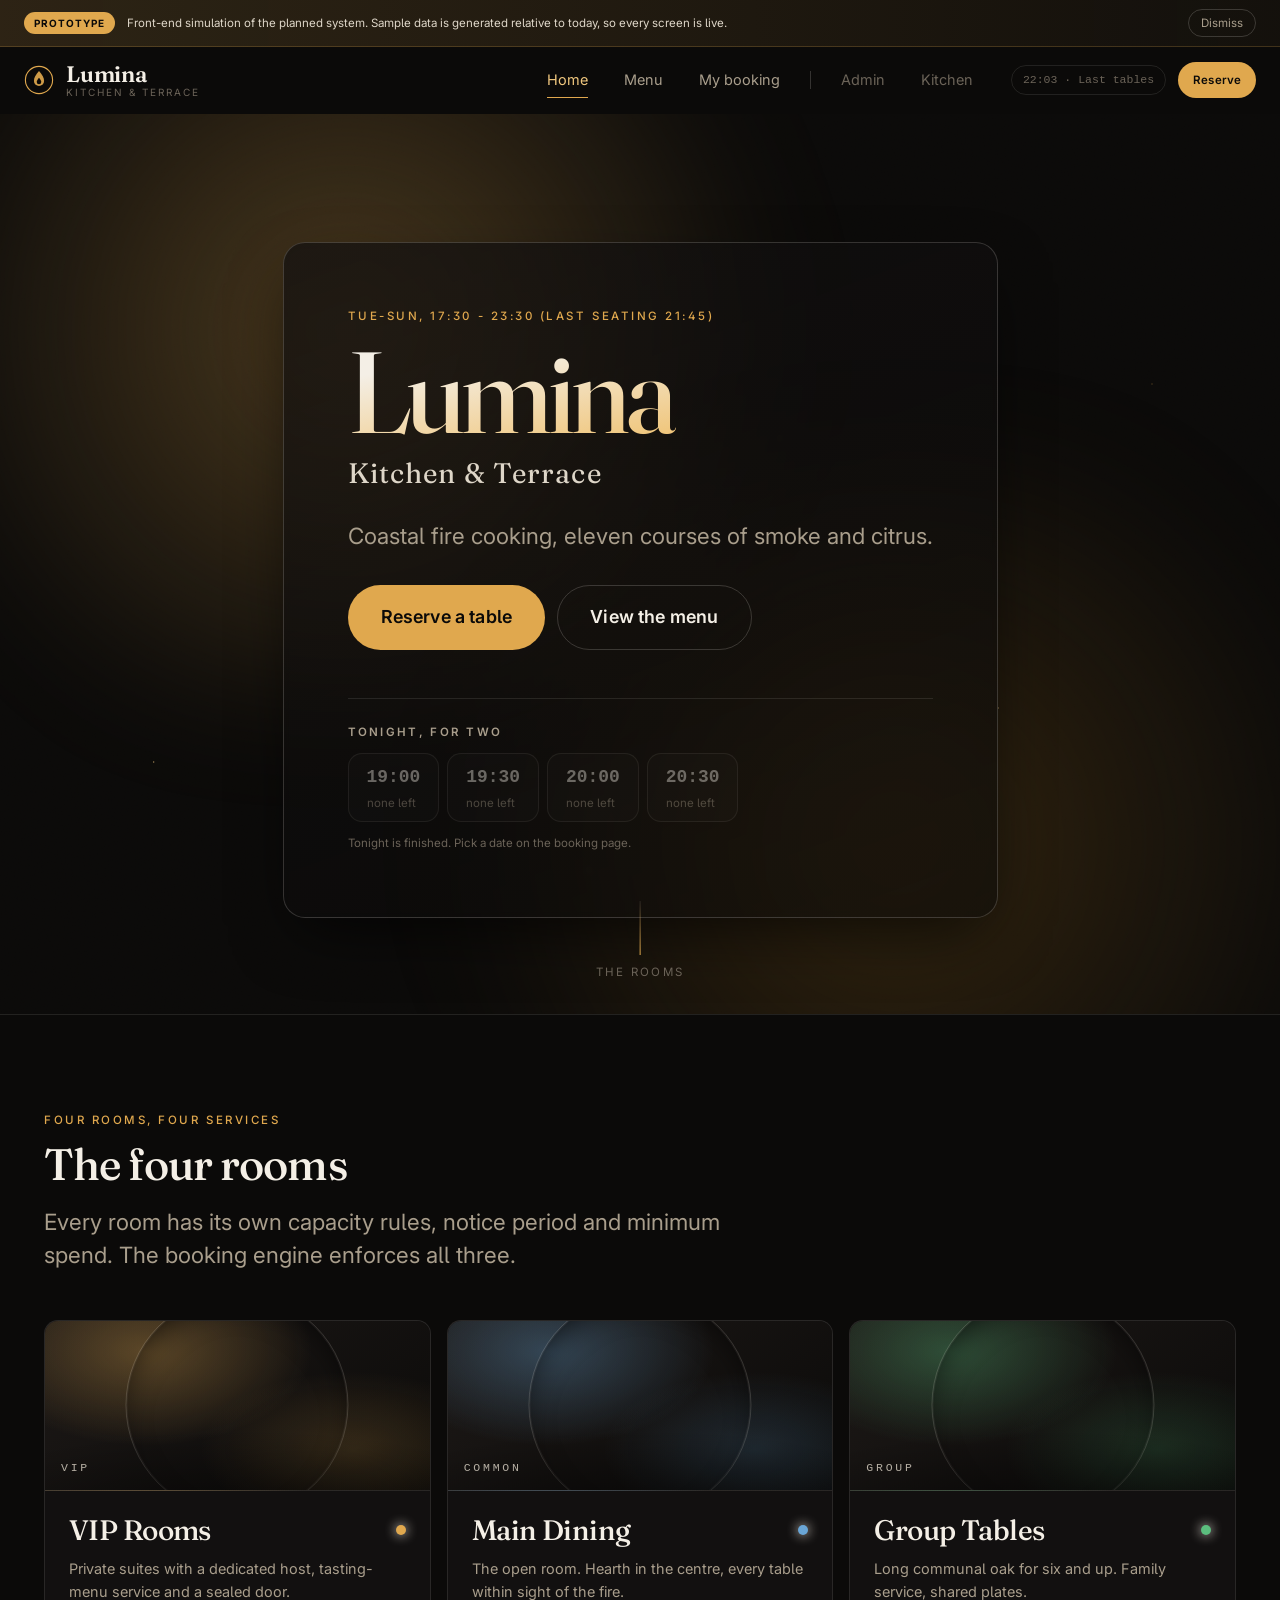
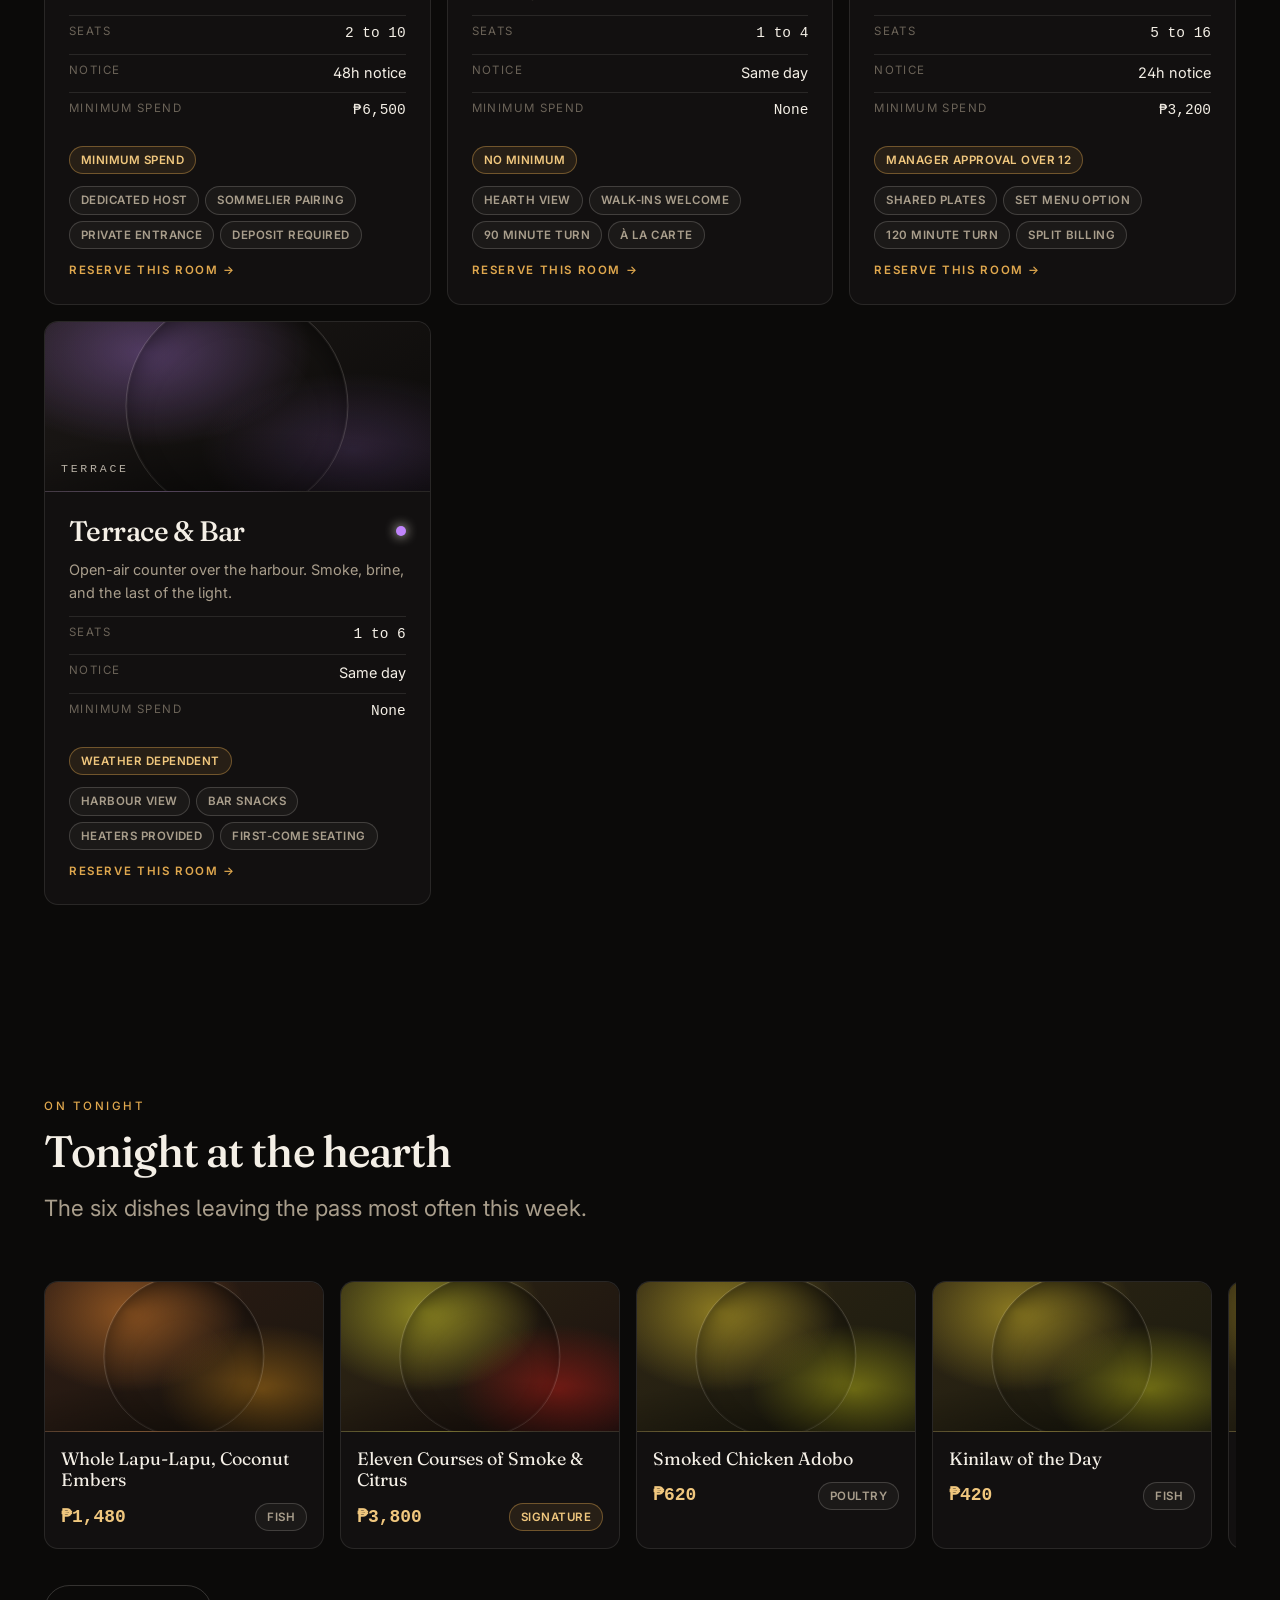
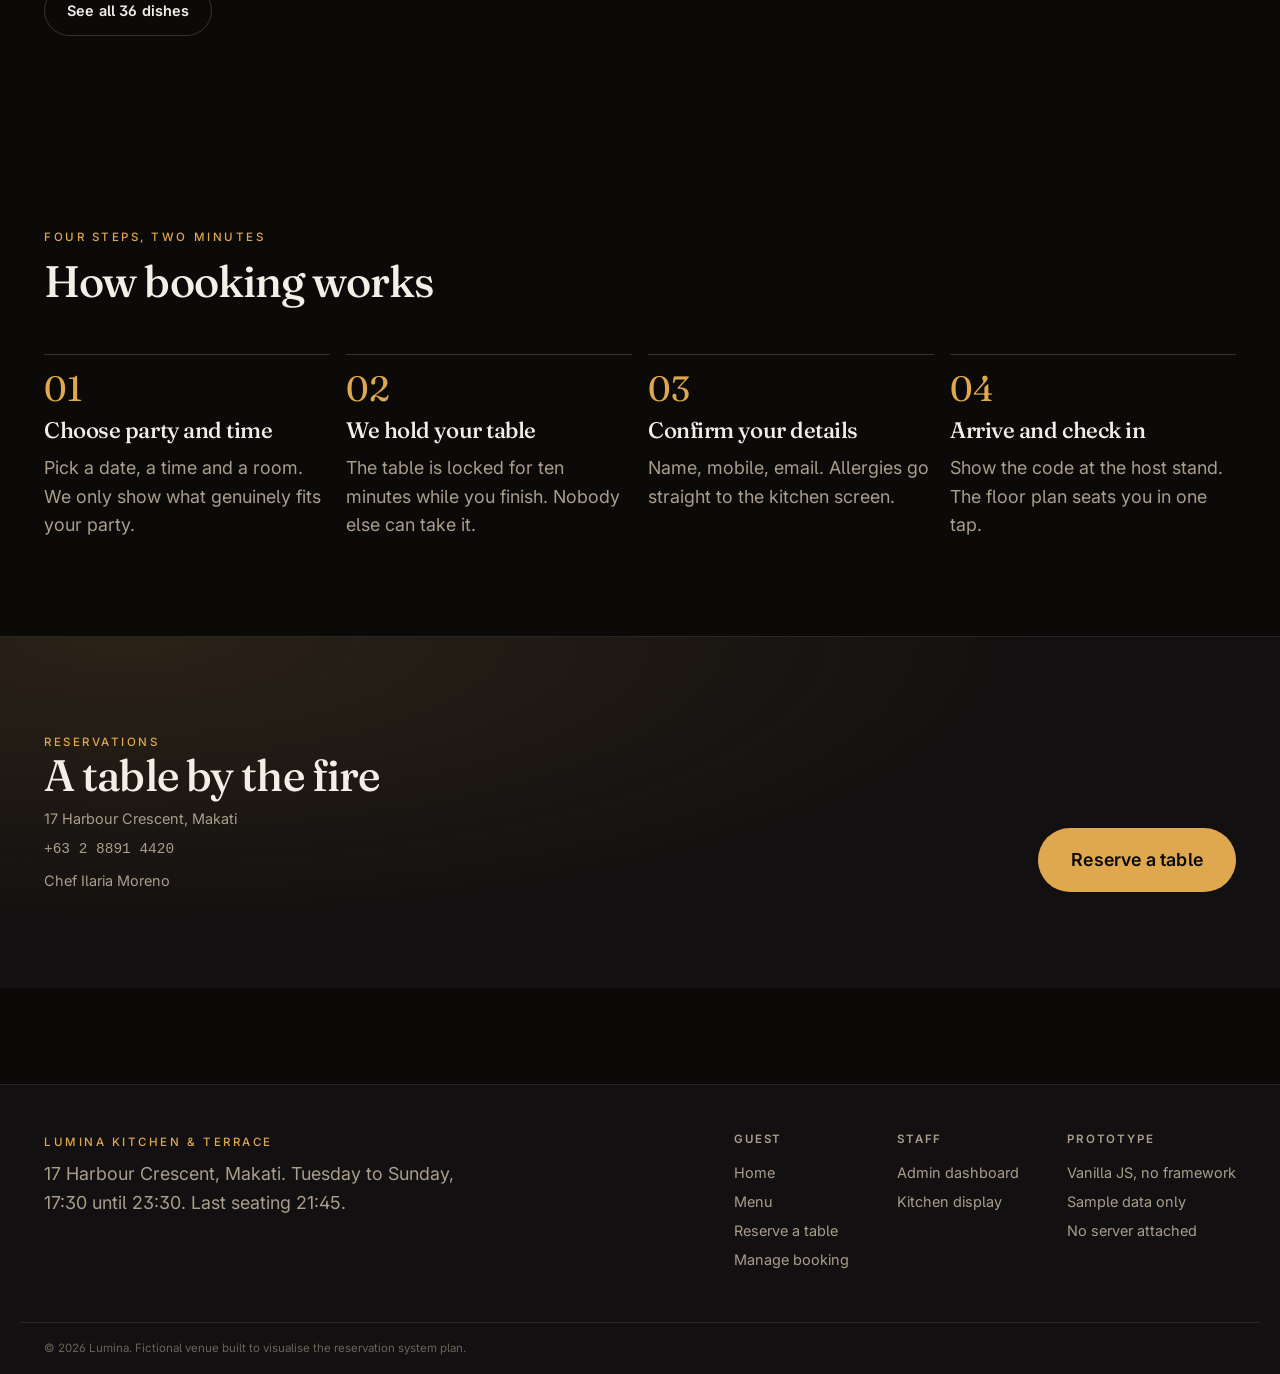
==== prototype/index.html @ cd761da8 "Add clickable restaurant reservation prototype" ====
<!DOCTYPE html>
<html lang="en" data-theme="dark">
<head>
<meta charset="utf-8">
<meta name="viewport" content="width=device-width,initial-scale=1">
<title>Lumina Kitchen &amp; Terrace - Reservation System Prototype</title>
<meta name="description" content="Clickable prototype of a restaurant table reservation system: guest booking, interactive floor plan, admin dashboard and kitchen display.">
<link rel="preconnect" href="https://fonts.googleapis.com">
<link rel="preconnect" href="https://fonts.gstatic.com" crossorigin>
<link href="https://fonts.googleapis.com/css2?family=Fraunces:opsz,wght@9..144,300..700&family=Inter:wght@400;500;600;700&display=swap" rel="stylesheet">
<link rel="stylesheet" href="assets/css/tokens.css">
<link rel="stylesheet" href="assets/css/base.css">
<link rel="stylesheet" href="assets/css/components.css">
<link rel="stylesheet" href="assets/css/shell.css">
<link rel="stylesheet" href="assets/css/guest.css">
<link rel="stylesheet" href="assets/css/admin.css">
<link rel="stylesheet" href="assets/css/kitchen.css">
</head>
<body>

<a class="skip" href="#stage">Skip to content</a>

<div id="simbar">
  <span class="simbar-tag">Prototype</span>
  <span class="simbar-txt">Front-end simulation of the planned system. Sample data is generated relative to today, so every screen is live.</span>
  <button class="simbar-x" id="simbar-x" aria-label="Dismiss notice">Dismiss</button>
</div>

<header id="nav">
  <div class="nav-in">
    <a class="brand" href="#/home" data-nav="#/home">
      <span class="brand-mark" aria-hidden="true">
        <svg viewBox="0 0 32 32" width="30" height="30">
          <circle cx="16" cy="16" r="14.5" fill="none" stroke="var(--amber-400)" stroke-width="1.2"/>
          <path d="M16 6.5 C 19.6 11, 21.4 13.6, 21.4 17 a5.4 5.4 0 0 1-10.8 0 c0-3.4 1.8-6 5.4-10.5z"
                fill="var(--amber-400)" opacity=".92"/>
          <path d="M16 13.5 c1.6 2.1 2.4 3.2 2.4 4.6 a2.4 2.4 0 0 1-4.8 0 c0-1.4.8-2.5 2.4-4.6z"
                fill="var(--ink-950)"/>
        </svg>
      </span>
      <span class="brand-txt">
        <b>Lumina</b>
        <i>Kitchen &amp; Terrace</i>
      </span>
    </a>

    <nav class="nav-links" aria-label="Primary">
      <a href="#/home"    data-nav="#/home">Home</a>
      <a href="#/menu"    data-nav="#/menu">Menu</a>
      <a href="#/manage"  data-nav="#/manage">My booking</a>
      <span class="nav-div" aria-hidden="true"></span>
      <a href="#/admin"   data-nav="#/admin" class="nav-staff">Admin</a>
      <a href="#/kitchen" data-nav="#/kitchen" class="nav-staff">Kitchen</a>
    </nav>

    <div class="nav-right">
      <span id="svc-clock" class="mono nav-clock" aria-live="off">--:--</span>
      <a class="btn btn-sm" href="#/book" data-nav="#/book">Reserve</a>
      <button class="nav-burger" id="burger" aria-label="Menu" aria-expanded="false">
        <span></span><span></span><span></span>
      </button>
    </div>
  </div>
</header>

<main id="stage" tabindex="-1"></main>

<footer id="foot">
  <div class="wrap foot-in">
    <div>
      <div class="eyebrow">Lumina Kitchen &amp; Terrace</div>
      <p class="muted" style="margin-top:8px;max-width:38ch">17 Harbour Crescent, Makati. Tuesday to Sunday, 17:30 until 23:30. Last seating 21:45.</p>
    </div>
    <div class="foot-cols">
      <div>
        <h4>Guest</h4>
        <a href="#/home">Home</a><a href="#/menu">Menu</a><a href="#/book">Reserve a table</a><a href="#/manage">Manage booking</a>
      </div>
      <div>
        <h4>Staff</h4>
        <a href="#/admin">Admin dashboard</a><a href="#/kitchen">Kitchen display</a>
      </div>
      <div>
        <h4>Prototype</h4>
        <span class="muted">Vanilla JS, no framework</span>
        <span class="muted">Sample data only</span>
        <span class="muted">No server attached</span>
      </div>
    </div>
  </div>
  <div class="wrap foot-base">
    <span class="mute2">&copy; <span id="yr"></span> Lumina. Fictional venue built to visualise the reservation system plan.</span>
  </div>
</footer>

<div id="toasts" aria-live="polite" aria-atomic="false"></div>

<script src="assets/js/data.js"></script>
<script src="assets/js/util.js"></script>
<script src="assets/js/floorplan.js"></script>
<script src="assets/js/guest.js"></script>
<script src="assets/js/admin.js"></script>
<script src="assets/js/kitchen.js"></script>
<script src="assets/js/app.js"></script>
<script>
(function(){
  var b=document.getElementById("burger"), n=document.getElementById("nav");
  b.addEventListener("click",function(){
    var open=n.classList.toggle("is-open");
    b.setAttribute("aria-expanded",open?"true":"false");
  });
  document.querySelectorAll(".nav-links a").forEach(function(a){
    a.addEventListener("click",function(){ n.classList.remove("is-open"); b.setAttribute("aria-expanded","false"); });
  });
  var x=document.getElementById("simbar-x");
  x.addEventListener("click",function(){ document.getElementById("simbar").remove(); document.body.classList.add("no-simbar"); });
  addEventListener("scroll",function(){ n.classList.toggle("is-stuck", scrollY>24); },{passive:true});
})();
</script>
</body>
</html>
---- prototype/assets/css/tokens.css ----
/* Lumina Kitchen & Terrace - design tokens
   Warm-ember dark luxe. Single amber accent, hairlines over shadows. */
:root{
  --ink-950:#0B0A09; --ink-900:#121010; --ink-850:#171413; --ink-800:#1D1917;
  --ink-700:#272220; --ink-600:#352E2A; --ink-500:#4A423C;
  --line:rgba(244,239,230,.10); --line-strong:rgba(244,239,230,.18);
  --bone-50:#F4EFE6; --bone-200:#DED6C8; --bone-400:#A99E8C; --bone-500:#8A8073; --bone-600:#6B6358;
  --amber-300:#F0C77E; --amber-400:#E0A84E; --amber-500:#C98F33; --amber-600:#A3701F;
  --amber-glow:rgba(224,168,78,.14);
  --ok:#5BBE7E; --warn:#EAB308; --late:#F97316; --crit:#EF4444; --info:#6AA6D6;
  /* readable text tints of the status colours, for use on dark surfaces */
  --ok-text:#8BD9A5; --warn-text:#F5D76B; --late-text:#FDBA74; --crit-text:#FCA5A5; --info-text:#9CC6E3;
  --bg:var(--ink-950); --surface:var(--ink-900); --surface-2:var(--ink-850); --surface-3:var(--ink-800);
  --text:var(--bone-50); --text-dim:var(--bone-400); --text-mute:var(--bone-600); --accent:var(--amber-400);
  --step--2:clamp(.69rem,.68rem + .05vw,.73rem);
  --step--1:clamp(.83rem,.8rem + .13vw,.91rem);
  --step-0:clamp(1rem,.96rem + .2vw,1.13rem);
  --step-1:clamp(1.2rem,1.13rem + .35vw,1.4rem);
  --step-2:clamp(1.44rem,1.33rem + .57vw,1.76rem);
  --step-3:clamp(1.73rem,1.55rem + .88vw,2.2rem);
  --step-4:clamp(2.07rem,1.81rem + 1.32vw,2.75rem);
  --step-5:clamp(2.49rem,2.1rem + 1.94vw,3.43rem);
  --display-hero:clamp(2.8rem,9vw,7.5rem);
  --s1:4px; --s2:8px; --s3:12px; --s4:16px; --s5:24px; --s6:32px; --s7:48px; --s8:64px; --s9:96px; --s10:128px;
  --r-sm:4px; --r-md:8px; --r-lg:14px; --r-xl:22px; --r-full:999px;
  --sh-1:0 1px 2px rgba(0,0,0,.4);
  --sh-2:0 8px 24px -8px rgba(0,0,0,.6);
  --sh-3:0 24px 64px -16px rgba(0,0,0,.7);
  --sh-glow:0 0 0 1px var(--amber-glow),0 8px 32px -12px rgba(224,168,78,.35);
  --ease-out-expo:cubic-bezier(.16,1,.3,1);
  --ease-out-quint:cubic-bezier(.22,1,.36,1);
  --ease-spring:cubic-bezier(.34,1.56,.64,1);
  --d-fast:140ms; --d-mid:280ms; --d-slow:520ms; --d-reveal:800ms;
  --z-base:0; --z-sticky:50; --z-nav:100; --z-overlay:200; --z-modal:300; --z-toast:400;
  --font-display:"Fraunces",Georgia,"Times New Roman",serif;
  --font-body:"Inter",system-ui,-apple-system,"Segoe UI",sans-serif;
  --font-mono:ui-monospace,"SF Mono","Cascadia Mono",Menlo,monospace;
  --maxw:1240px;
}
---- prototype/assets/css/base.css ----
*,*::before,*::after{box-sizing:border-box}
html{-webkit-text-size-adjust:100%;scroll-behavior:smooth}
body{margin:0;background:var(--bg);color:var(--text);font-family:var(--font-body);
  font-size:var(--step-0);line-height:1.6;-webkit-font-smoothing:antialiased;
  font-feature-settings:"ss01","cv05";overflow-x:hidden}
h1,h2,h3,h4{font-family:var(--font-display);font-weight:500;line-height:1.08;
  letter-spacing:-.02em;margin:0}
h1{font-size:var(--step-5)} h2{font-size:var(--step-4)} h3{font-size:var(--step-2)} h4{font-size:var(--step-1)}
p{margin:0}
a{color:inherit;text-decoration:none}
button,input,select,textarea{font:inherit;color:inherit}
img{display:block;max-width:100%}
svg{display:block}
:focus-visible{outline:2px solid var(--amber-400);outline-offset:3px;border-radius:var(--r-sm)}
::selection{background:var(--amber-400);color:var(--ink-950)}
.eyebrow{font-family:var(--font-body);font-size:var(--step--2);letter-spacing:.22em;
  text-transform:uppercase;color:var(--amber-400);font-weight:500}
.lede{font-size:var(--step-1);color:var(--text-dim);line-height:1.5}
.muted{color:var(--text-dim)} .mute2{color:var(--text-mute)}
.mono{font-family:var(--font-mono);font-variant-numeric:tabular-nums}
.wrap{max-width:var(--maxw);margin-inline:auto;padding-inline:var(--s5)}
.wrap-wide{max-width:1600px;margin-inline:auto;padding-inline:var(--s5)}
.stack>*+*{margin-top:var(--s4)}
.row{display:flex;align-items:center;gap:var(--s3)}
.row-between{display:flex;align-items:center;justify-content:space-between;gap:var(--s3)}
.grow{flex:1}
.hairline{height:1px;background:var(--line);border:0;margin:0}
.sr-only{position:absolute;width:1px;height:1px;padding:0;margin:-1px;overflow:hidden;
  clip:rect(0 0 0 0);white-space:nowrap;border:0}
@media (prefers-reduced-motion:reduce){
  *,*::before,*::after{animation-duration:.01ms !important;animation-iteration-count:1 !important;
    transition-duration:.01ms !important;scroll-behavior:auto !important}
}
.reveal{opacity:0;transform:translateY(22px)}
.reveal.is-in{opacity:1;transform:none;transition:opacity var(--d-reveal) var(--ease-out-expo),
  transform var(--d-reveal) var(--ease-out-expo)}
.reveal.d1{transition-delay:80ms}.reveal.d2{transition-delay:160ms}
.reveal.d3{transition-delay:240ms}.reveal.d4{transition-delay:320ms}
---- prototype/assets/css/components.css ----
/* ---- buttons ---- */
.btn{display:inline-flex;align-items:center;justify-content:center;gap:var(--s2);
  padding:13px 22px;min-height:46px;border:1px solid transparent;border-radius:var(--r-full);
  background:var(--amber-400);color:var(--ink-950);font-weight:600;font-size:var(--step--1);
  letter-spacing:.01em;cursor:pointer;transition:transform var(--d-fast) var(--ease-out-quint),
  background var(--d-fast),box-shadow var(--d-mid),border-color var(--d-fast);white-space:nowrap}
.btn:hover{background:var(--amber-300);transform:translateY(-2px);box-shadow:var(--sh-glow)}
.btn:active{transform:translateY(0)}
.btn[disabled]{opacity:.4;cursor:not-allowed;transform:none;box-shadow:none}
.btn-ghost{background:transparent;color:var(--text);border-color:var(--line-strong)}
.btn-ghost:hover{background:rgba(244,239,230,.06);border-color:var(--amber-400);color:var(--amber-300);box-shadow:none}
.btn-sm{padding:8px 14px;min-height:36px;font-size:var(--step--2)}
.btn-lg{padding:17px 32px;min-height:56px;font-size:var(--step-0)}
.btn-block{width:100%}
.btn-danger{background:transparent;border-color:rgba(239,68,68,.45);color:var(--crit-text)}
.btn-danger:hover{background:rgba(239,68,68,.12);border-color:var(--crit);color:var(--crit-text);box-shadow:none}
/* ---- card ---- */
.card{background:var(--surface);border:1px solid var(--line);border-radius:var(--r-lg);padding:var(--s5)}
.card-2{background:var(--surface-2)}
.card-hover{transition:border-color var(--d-mid),transform var(--d-mid) var(--ease-out-quint),box-shadow var(--d-mid)}
.card-hover:hover{border-color:var(--line-strong);transform:translateY(-3px);box-shadow:var(--sh-2)}
/* ---- badges / chips ---- */
.badge{display:inline-flex;align-items:center;gap:6px;padding:4px 11px;border-radius:var(--r-full);
  font-size:var(--step--2);font-weight:600;letter-spacing:.04em;text-transform:uppercase;
  border:1px solid var(--line-strong);color:var(--text-dim);background:rgba(244,239,230,.04)}
.badge-accent{border-color:rgba(224,168,78,.4);color:var(--amber-300);background:rgba(224,168,78,.1)}
.badge-ok{border-color:rgba(91,190,126,.4);color:var(--ok-text);background:rgba(91,190,126,.1)}
.badge-warn{border-color:rgba(234,179,8,.4);color:var(--warn-text);background:rgba(234,179,8,.1)}
.badge-crit{border-color:rgba(239,68,68,.45);color:var(--crit-text);background:rgba(239,68,68,.1)}
.badge-info{border-color:rgba(106,166,214,.4);color:var(--info-text);background:rgba(106,166,214,.1)}
.dot{width:7px;height:7px;border-radius:var(--r-full);background:currentColor;flex:none}
.chip{display:inline-flex;align-items:center;gap:var(--s2);padding:7px 14px;border-radius:var(--r-full);
  border:1px solid var(--line-strong);background:var(--surface-2);font-size:var(--step--1);
  cursor:pointer;transition:all var(--d-fast)}
.chip:hover{border-color:var(--amber-400);color:var(--amber-300)}
.chip-edit::after{content:"edit";font-size:var(--step--2);color:var(--text-mute);letter-spacing:.1em;text-transform:uppercase}
/* ---- form ---- */
.field{display:flex;flex-direction:column;gap:7px}
.label{font-size:var(--step--2);letter-spacing:.14em;text-transform:uppercase;color:var(--text-dim);font-weight:600}
.input,.select,.textarea{background:var(--ink-850);border:1px solid var(--line-strong);
  border-radius:var(--r-md);padding:12px 14px;min-height:46px;width:100%;
  transition:border-color var(--d-fast),background var(--d-fast),box-shadow var(--d-fast)}
.input:hover,.select:hover{border-color:rgba(244,239,230,.3)}
.input:focus,.select:focus,.textarea:focus{outline:none;border-color:var(--amber-400);
  background:var(--ink-800);box-shadow:0 0 0 3px var(--amber-glow)}
.textarea{min-height:90px;resize:vertical;line-height:1.5}
.select{appearance:none;background-image:url("data:image/svg+xml;utf8,<svg xmlns='http://www.w3.org/2000/svg' width='12' height='8' viewBox='0 0 12 8'><path d='M1 1l5 5 5-5' stroke='%23A99E8C' stroke-width='1.6' fill='none' stroke-linecap='round'/></svg>");
  background-repeat:no-repeat;background-position:right 14px center;padding-right:38px;cursor:pointer}
.hint{font-size:var(--step--2);color:var(--text-mute)}
.err{font-size:var(--step--2);color:var(--crit-text)}
input[type=date],input[type=time]{color-scheme:dark}
/* ---- time pills (radio group) ---- */
.pills{display:flex;flex-wrap:wrap;gap:var(--s2)}
.pill{position:relative}
.pill input{position:absolute;inset:0;opacity:0;cursor:pointer;margin:0}
.pill span{display:flex;align-items:center;justify-content:center;min-width:76px;min-height:44px;
  padding:0 16px;border:1px solid var(--line-strong);border-radius:var(--r-full);
  background:var(--surface-2);font-variant-numeric:tabular-nums;font-size:var(--step--1);
  font-weight:600;transition:all var(--d-fast) var(--ease-out-quint)}
.pill input:hover+span{border-color:var(--amber-400);color:var(--amber-300);transform:translateY(-2px)}
.pill input:focus-visible+span{outline:2px solid var(--amber-400);outline-offset:3px}
.pill input:checked+span{background:var(--amber-400);border-color:var(--amber-400);
  color:var(--ink-950);box-shadow:var(--sh-glow)}
.pill.is-gone span{opacity:.3;text-decoration:line-through;cursor:not-allowed}
.pill.is-gone input{cursor:not-allowed}
/* ---- stepper ---- */
.stepper{display:inline-flex;align-items:center;gap:var(--s2);background:var(--ink-850);
  border:1px solid var(--line-strong);border-radius:var(--r-full);padding:4px}
.stepper button{width:38px;height:38px;border-radius:var(--r-full);border:0;background:transparent;
  color:var(--text-dim);font-size:var(--step-1);cursor:pointer;transition:all var(--d-fast);line-height:1}
.stepper button:hover{background:rgba(224,168,78,.14);color:var(--amber-300)}
.stepper output{min-width:62px;text-align:center;font-weight:600;font-variant-numeric:tabular-nums}
/* ---- progress rail ---- */
.rail{display:flex;align-items:center;gap:var(--s2);flex-wrap:wrap}
.rail-step{display:flex;align-items:center;gap:var(--s2);font-size:var(--step--2);
  letter-spacing:.1em;text-transform:uppercase;color:var(--text-mute);font-weight:600}
.rail-step i{width:22px;height:22px;border-radius:var(--r-full);border:1px solid var(--line-strong);
  display:grid;place-items:center;font-style:normal;font-size:11px;transition:all var(--d-mid)}
.rail-step.is-on{color:var(--amber-300)} .rail-step.is-on i{border-color:var(--amber-400);background:var(--amber-400);color:var(--ink-950)}
.rail-step.is-done{color:var(--text-dim)} .rail-step.is-done i{border-color:var(--ok);color:var(--ok)}
.rail-sep{width:26px;height:1px;background:var(--line-strong)}
/* ---- table ---- */
.tbl{width:100%;border-collapse:collapse;font-size:var(--step--1)}
.tbl th{text-align:left;font-size:var(--step--2);letter-spacing:.12em;text-transform:uppercase;
  color:var(--text-dim);font-weight:600;padding:10px 14px;border-bottom:1px solid var(--line-strong);
  position:sticky;top:0;background:var(--surface);z-index:1}
.tbl td{padding:13px 14px;border-bottom:1px solid var(--line)}
.tbl tbody tr{transition:background var(--d-fast)}
.tbl tbody tr:hover{background:rgba(244,239,230,.03)}
.tbl-scroll{overflow:auto;max-height:520px;border-radius:var(--r-md)}
/* ---- KPI ---- */
.kpi{background:var(--surface);border:1px solid var(--line);border-radius:var(--r-lg);
  padding:var(--s5);position:relative;overflow:hidden;transition:border-color var(--d-mid)}
.kpi:hover{border-color:var(--line-strong)}
.kpi::after{content:"";position:absolute;inset:0 auto auto 0;width:100%;height:2px;
  background:linear-gradient(90deg,var(--amber-400),transparent)}
.kpi-label{font-size:var(--step--2);letter-spacing:.14em;text-transform:uppercase;color:var(--text-dim);font-weight:600}
.kpi-val{font-family:var(--font-display);font-size:var(--step-4);font-variant-numeric:tabular-nums;
  line-height:1;margin-top:var(--s3)}
.kpi-sub{font-size:var(--step--2);color:var(--text-mute);margin-top:var(--s2)}
.kpi-delta{font-size:var(--step--2);font-weight:600}
.up{color:var(--ok-text)}.down{color:var(--crit-text)}
/* ---- toast ---- */
#toasts{position:fixed;right:var(--s5);bottom:var(--s5);z-index:var(--z-toast);
  display:flex;flex-direction:column;gap:var(--s2);pointer-events:none}
.toast{display:flex;align-items:flex-start;gap:var(--s3);background:var(--ink-800);
  border:1px solid var(--line-strong);border-left:3px solid var(--amber-400);
  border-radius:var(--r-md);padding:14px 18px;box-shadow:var(--sh-3);max-width:380px;
  animation:toastIn var(--d-mid) var(--ease-spring);pointer-events:auto}
.toast.ok{border-left-color:var(--ok)}.toast.crit{border-left-color:var(--crit)}
.toast.info{border-left-color:var(--info)}
.toast-t{font-weight:600;font-size:var(--step--1)}
.toast-b{font-size:var(--step--2);color:var(--text-dim);margin-top:3px}
.toast.is-out{animation:toastOut var(--d-fast) var(--ease-out-quint) forwards}
@keyframes toastIn{from{opacity:0;transform:translateX(40px) scale(.95)}to{opacity:1;transform:none}}
@keyframes toastOut{to{opacity:0;transform:translateX(40px) scale(.95)}}
/* ---- modal ---- */
.scrim{position:fixed;inset:0;background:rgba(5,4,4,.74);backdrop-filter:blur(6px);
  z-index:var(--z-overlay);display:grid;place-items:center;padding:var(--s5);
  animation:fade var(--d-fast) both}
.modal{background:var(--surface);border:1px solid var(--line-strong);border-radius:var(--r-xl);
  padding:var(--s6);max-width:560px;width:100%;box-shadow:var(--sh-3);
  animation:modalIn var(--d-mid) var(--ease-spring) both;max-height:86vh;overflow:auto}
@keyframes fade{from{opacity:0}to{opacity:1}}
@keyframes modalIn{from{opacity:0;transform:translateY(24px) scale(.97)}to{opacity:1;transform:none}}
/* ---- skeleton ---- */
.sk{background:linear-gradient(90deg,var(--ink-850) 0%,var(--ink-800) 50%,var(--ink-850) 100%);
  background-size:200% 100%;animation:shimmer 1.3s linear infinite;border-radius:var(--r-md)}
@keyframes shimmer{to{background-position:-200% 0}}
/* ---- misc ---- */
.grid{display:grid;gap:var(--s4)}
.g2{grid-template-columns:repeat(auto-fit,minmax(260px,1fr))}
.g3{grid-template-columns:repeat(auto-fit,minmax(220px,1fr))}
.g4{grid-template-columns:repeat(auto-fit,minmax(190px,1fr))}
.section{padding-block:var(--s9)}
.scroll-x{display:flex;gap:var(--s4);overflow-x:auto;scroll-snap-type:x mandatory;
  padding-bottom:var(--s3);scrollbar-width:thin}
.scroll-x>*{scroll-snap-align:start;flex:none}
::-webkit-scrollbar{width:10px;height:10px}
::-webkit-scrollbar-track{background:var(--ink-900)}
::-webkit-scrollbar-thumb{background:var(--ink-700);border-radius:var(--r-full);border:2px solid var(--ink-900)}
::-webkit-scrollbar-thumb:hover{background:var(--ink-600)}
/* ---- floor plan (shared guest + admin) ---- */
.fp{width:100%;background:var(--ink-950);border:1px solid var(--line);border-radius:var(--r-lg);overflow:hidden}
.fp-room{fill:rgba(244,239,230,.025);stroke:var(--line-strong);stroke-width:1.5}
.fp-room-label{fill:var(--bone-600);font-size:15px;letter-spacing:.2em;text-transform:uppercase;
  font-family:var(--font-body);font-weight:600}
.fp-t{cursor:pointer;transition:transform var(--d-mid) var(--ease-out-quint)}
.fp-t .shape{fill:var(--ink-700);stroke:var(--line-strong);stroke-width:1.5;
  transition:fill var(--d-mid),stroke var(--d-mid),stroke-width var(--d-mid)}
.fp-t .lab{fill:var(--bone-400);font-size:13px;font-weight:700;text-anchor:middle;
  dominant-baseline:central;pointer-events:none;font-family:var(--font-body)}
.fp-t .cap{fill:var(--bone-600);font-size:10px;text-anchor:middle;dominant-baseline:central;
  pointer-events:none;font-family:var(--font-body)}
.fp-t.free .shape{fill:rgba(91,190,126,.14);stroke:rgba(91,190,126,.5)}
.fp-t.free:hover .shape{fill:rgba(224,168,78,.24);stroke:var(--amber-400);stroke-width:2.5}
.fp-t.free:hover{transform:scale(1.06)}
.fp-t.held .shape{fill:rgba(234,179,8,.18);stroke:rgba(234,179,8,.55)}
.fp-t.seated .shape{fill:rgba(106,166,214,.18);stroke:rgba(106,166,214,.55)}
.fp-t.booked .shape{fill:rgba(239,68,68,.14);stroke:rgba(239,68,68,.45)}
.fp-t.blocked .shape{fill:rgba(244,239,230,.04);stroke:var(--line)}
.fp-t.is-off{cursor:not-allowed;opacity:.42}
.fp-t.is-off:hover{transform:none}
.fp-t.is-off:hover .shape{fill:rgba(244,239,230,.04);stroke:var(--line);stroke-width:1.5}
.fp-t.is-sel .shape{fill:var(--amber-400);stroke:var(--amber-300);stroke-width:3}
.fp-t.is-sel .lab{fill:var(--ink-950)}.fp-t.is-sel .cap{fill:rgba(11,10,9,.65)}
.fp-t.is-sel{transform:scale(1.1)}
.fp-t.pulse .halo{animation:haloPulse 1.6s var(--ease-out-expo) 3}
@keyframes haloPulse{0%{r:var(--r0);opacity:.7;stroke-width:3}100%{r:calc(var(--r0) * 2.4);opacity:0;stroke-width:0}}
.fp-legend{display:flex;flex-wrap:wrap;gap:var(--s4);padding:var(--s3) var(--s4);
  border-top:1px solid var(--line);font-size:var(--step--2);color:var(--text-dim)}
.fp-legend i{width:12px;height:12px;border-radius:3px;display:inline-block;margin-right:7px;vertical-align:-1px}
.fp-tip{position:fixed;z-index:var(--z-toast);background:var(--ink-800);border:1px solid var(--line-strong);
  border-radius:var(--r-md);padding:9px 13px;font-size:var(--step--2);pointer-events:none;
  box-shadow:var(--sh-2);white-space:nowrap;opacity:0;transition:opacity var(--d-fast)}
.fp-tip.on{opacity:1}
---- prototype/assets/css/shell.css ----
/* app shell: nav, simbar, footer. Screen CSS lives in guest/admin/kitchen.css */
.skip{position:absolute;left:-9999px;top:0;z-index:var(--z-toast);background:var(--amber-400);
  color:var(--ink-950);padding:12px 20px;border-radius:0 0 var(--r-md) 0;font-weight:600}
.skip:focus{left:0}
#simbar{display:flex;align-items:center;gap:var(--s3);padding:9px var(--s5);
  background:linear-gradient(90deg,rgba(224,168,78,.16),rgba(224,168,78,.04));
  border-bottom:1px solid rgba(224,168,78,.22);font-size:var(--step--2);position:relative;z-index:var(--z-nav)}
.simbar-tag{flex:none;padding:3px 10px;border-radius:var(--r-full);background:var(--amber-400);
  color:var(--ink-950);font-weight:700;letter-spacing:.1em;text-transform:uppercase;font-size:10px}
.simbar-txt{color:var(--bone-200);flex:1;min-width:0}
.simbar-x{flex:none;background:transparent;border:1px solid var(--line-strong);color:var(--text-dim);
  border-radius:var(--r-full);padding:4px 12px;cursor:pointer;font-size:var(--step--2);transition:all var(--d-fast)}
.simbar-x:hover{border-color:var(--amber-400);color:var(--amber-300)}
#nav{position:sticky;top:0;z-index:var(--z-nav);border-bottom:1px solid transparent;
  transition:background var(--d-mid),border-color var(--d-mid),backdrop-filter var(--d-mid)}
#nav.is-stuck{background:rgba(11,10,9,.78);backdrop-filter:blur(14px) saturate(1.3);border-bottom-color:var(--line)}
.nav-in{max-width:1600px;margin-inline:auto;padding:var(--s3) var(--s5);display:flex;align-items:center;gap:var(--s5)}
.brand{display:flex;align-items:center;gap:var(--s3);flex:none}
.brand-mark{display:grid;place-items:center}
.brand-txt{display:flex;flex-direction:column;line-height:1.1}
.brand-txt b{font-family:var(--font-display);font-size:var(--step-1);font-weight:600;letter-spacing:-.01em}
.brand-txt i{font-style:normal;font-size:10px;letter-spacing:.2em;text-transform:uppercase;color:var(--text-mute)}
.nav-links{display:flex;align-items:center;gap:var(--s2);margin-left:auto}
.nav-links a{padding:9px 14px;border-radius:var(--r-full);font-size:var(--step--1);color:var(--text-dim);
  transition:color var(--d-fast),background var(--d-fast);position:relative}
.nav-links a:hover{color:var(--text);background:rgba(244,239,230,.05)}
.nav-links a.is-on{color:var(--amber-300)}
.nav-links a.is-on::after{content:"";position:absolute;left:14px;right:14px;bottom:3px;height:1px;background:var(--amber-400)}
.nav-staff{color:var(--text-mute) !important}
.nav-staff:hover{color:var(--info) !important}
.nav-staff.is-on{color:var(--info) !important}
.nav-staff.is-on::after{background:var(--info)}
.nav-div{width:1px;height:18px;background:var(--line-strong);margin-inline:var(--s2)}
.nav-right{display:flex;align-items:center;gap:var(--s3);flex:none}
.nav-clock{font-size:var(--step--2);color:var(--text-mute);padding:5px 11px;border:1px solid var(--line);
  border-radius:var(--r-full);white-space:nowrap}
.nav-burger{display:none;width:42px;height:42px;background:transparent;border:1px solid var(--line-strong);
  border-radius:var(--r-md);cursor:pointer;flex-direction:column;gap:4px;align-items:center;justify-content:center}
.nav-burger span{display:block;width:17px;height:1.5px;background:var(--text)}
body.is-app #foot{display:none}
#foot{border-top:1px solid var(--line);margin-top:var(--s9);padding-top:var(--s7);background:var(--ink-900)}
.foot-in{display:flex;gap:var(--s7);flex-wrap:wrap;justify-content:space-between;padding-bottom:var(--s7)}
.foot-cols{display:flex;gap:var(--s7);flex-wrap:wrap}
.foot-cols h4{font-size:var(--step--2);letter-spacing:.16em;text-transform:uppercase;color:var(--text-dim);
  font-family:var(--font-body);font-weight:600;margin-bottom:var(--s3)}
.foot-cols a,.foot-cols span{display:block;font-size:var(--step--1);color:var(--text-dim);padding:3px 0;transition:color var(--d-fast)}
.foot-cols a:hover{color:var(--amber-300)}
.foot-base{border-top:1px solid var(--line);padding-block:var(--s4);font-size:var(--step--2)}
@media (max-width:1080px){
  .nav-links{position:fixed;inset:0 0 auto 0;top:0;flex-direction:column;align-items:stretch;
    background:var(--ink-900);padding:88px var(--s5) var(--s5);gap:0;
    border-bottom:1px solid var(--line);transform:translateY(-102%);
    transition:transform var(--d-mid) var(--ease-out-expo);z-index:-1;margin-left:0}
  #nav.is-open .nav-links{transform:none}
  #nav.is-open{background:var(--ink-900)}
  .nav-links a{padding:15px 4px;border-bottom:1px solid var(--line);border-radius:0}
  .nav-div{display:none}
  .nav-right{margin-left:auto}
  .nav-burger{display:flex}
  .nav-clock{display:none}
}
---- prototype/assets/css/guest.css ----
/* ===== guest site: hero, menu, booking flow, manage ===== */

/* ---- wrappers the screen logic relies on ---- */
.room-badges{flex-wrap:wrap;gap:var(--s2);margin-top:var(--s3)}
.manage-panel{margin-top:var(--s5)}
.manage-panel:empty{display:none}
.done-dl{margin:0}
.done-next{margin-top:var(--s5);padding-top:var(--s5);border-top:1px solid var(--line);
  display:flex;flex-direction:column;gap:var(--s3)}

/* ---- dish / room art (stand-in for photography) ---- */
.dish-art,.room-art{position:relative;width:100%;border-radius:var(--r-md);overflow:hidden;
  border:1px solid var(--line);isolation:isolate}
.dish-art::after,.room-art::after{content:"";position:absolute;inset:0;
  background:radial-gradient(120% 80% at 50% 120%,rgba(0,0,0,.55),transparent 70%)}
.dish-art-ring,.room-art-ring{position:absolute;left:50%;top:50%;width:58%;aspect-ratio:1;
  transform:translate(-50%,-50%);border-radius:var(--r-full);
  border:1px solid rgba(244,239,230,.16);
  box-shadow:inset 0 0 0 1px rgba(244,239,230,.06),inset 0 14px 34px -14px rgba(0,0,0,.8)}
.room-art-tag{position:absolute;left:var(--s4);bottom:var(--s3);z-index:1;
  font-size:var(--step--2);letter-spacing:.24em;color:var(--bone-200);opacity:.8}

/* ---- hero ---- */
.g-hero{position:relative;min-height:clamp(560px,92vh,980px);display:grid;align-items:center;
  overflow:hidden;border-bottom:1px solid var(--line)}
.g-hero-bg{position:absolute;inset:0;pointer-events:none}
.g-glow{position:absolute;border-radius:var(--r-full);filter:blur(60px)}
.g-glow-a{inset:-18% 32% 34% -14%;background:radial-gradient(circle,rgba(224,168,78,.30),transparent 68%)}
.g-glow-b{inset:38% -10% -24% 30%;background:radial-gradient(circle,rgba(163,112,31,.26),transparent 70%)}
.g-embers{position:absolute;inset:0;
  background-image:
    radial-gradient(2px 2px at 12% 72%,rgba(240,199,126,.75),transparent 60%),
    radial-gradient(1.6px 1.6px at 28% 48%,rgba(224,168,78,.6),transparent 60%),
    radial-gradient(2.4px 2.4px at 46% 84%,rgba(240,199,126,.5),transparent 60%),
    radial-gradient(1.4px 1.4px at 61% 36%,rgba(224,168,78,.7),transparent 60%),
    radial-gradient(2px 2px at 78% 66%,rgba(240,199,126,.55),transparent 60%),
    radial-gradient(1.6px 1.6px at 90% 30%,rgba(224,168,78,.5),transparent 60%);
  animation:emberDrift 18s linear infinite alternate;opacity:.9}
@keyframes emberDrift{
  from{transform:translate3d(0,14px,0) scale(1);opacity:.55}
  to{transform:translate3d(0,-22px,0) scale(1.04);opacity:.95}
}
.g-grain{position:absolute;inset:0;opacity:.055;mix-blend-mode:overlay;
  background-image:url("data:image/svg+xml;utf8,<svg xmlns='http://www.w3.org/2000/svg' width='140' height='140'><filter id='n'><feTurbulence type='fractalNoise' baseFrequency='.9' numOctaves='3'/></filter><rect width='140' height='140' filter='url(%23n)'/></svg>");
  background-size:180px 180px}
.g-hero-in{position:relative;padding-block:var(--s10) var(--s9)}
.g-hero-frame{border:1px solid var(--line-strong);border-radius:var(--r-xl);
  padding:clamp(var(--s5),5vw,var(--s8));max-width:980px;
  background:linear-gradient(160deg,rgba(18,16,16,.72),rgba(11,10,9,.52));
  backdrop-filter:blur(3px);box-shadow:var(--sh-3)}
.g-hero-name{font-size:var(--display-hero);line-height:.88;letter-spacing:-.035em;
  margin-top:var(--s4);
  background:linear-gradient(170deg,var(--bone-50) 18%,var(--amber-300) 72%,var(--amber-500));
  -webkit-background-clip:text;background-clip:text;color:transparent}
.g-hero-sub{font-family:var(--font-display);font-size:var(--step-2);color:var(--bone-200);
  letter-spacing:.04em;margin-top:var(--s2)}
.g-hero-lede{margin-top:var(--s5);max-width:46ch}
.g-hero-cta{margin-top:var(--s6);flex-wrap:wrap}

/* availability teaser */
.g-teaser{margin-top:var(--s7);border-top:1px solid var(--line);padding-top:var(--s5)}
.g-teaser-h{font-size:var(--step--2);letter-spacing:.2em;text-transform:uppercase;
  color:var(--text-dim);font-weight:600}
.g-teaser-row{display:flex;flex-wrap:wrap;gap:var(--s2);margin:var(--s3) 0 var(--s3)}
.g-teaser-pill{display:flex;flex-direction:column;align-items:flex-start;gap:2px;
  min-height:56px;padding:9px 18px;border-radius:var(--r-lg);cursor:pointer;
  border:1px solid var(--line-strong);background:rgba(244,239,230,.04);
  transition:transform var(--d-fast) var(--ease-out-quint),border-color var(--d-fast),background var(--d-fast)}
.g-teaser-pill b{font-size:var(--step-0);font-weight:700}
.g-teaser-pill i{font-size:var(--step--2);color:var(--text-dim);font-style:normal}
.g-teaser-pill:hover{transform:translateY(-3px);border-color:var(--amber-400);background:rgba(224,168,78,.1)}
.g-teaser-pill:hover i{color:var(--amber-300)}
.g-teaser-pill.is-gone{opacity:.4;cursor:not-allowed}
.g-teaser-pill.is-gone:hover{transform:none;border-color:var(--line-strong);background:rgba(244,239,230,.04)}

/* scroll cue */
.g-cue{position:absolute;left:50%;bottom:var(--s5);transform:translateX(-50%);
  display:flex;flex-direction:column;align-items:center;gap:var(--s2);
  font-size:var(--step--2);letter-spacing:.2em;text-transform:uppercase;color:var(--text-mute);
  background:none;border:0;cursor:pointer;padding:var(--s2)}
.g-cue i{font-style:normal}
.g-cue:hover{color:var(--amber-300)}
.g-cue-line{width:1px;height:54px;background:linear-gradient(var(--line),var(--amber-400));
  animation:cueSlide 2.4s var(--ease-out-expo) infinite}
@keyframes cueSlide{0%{transform:scaleY(.2);transform-origin:top}60%{transform:scaleY(1);transform-origin:top}
  61%{transform-origin:bottom}100%{transform:scaleY(0);transform-origin:bottom}}

/* ---- section headings ---- */
.g-head{max-width:62ch;margin-bottom:var(--s7)}
.g-head h2{margin-top:var(--s3)}
.g-head .lede{margin-top:var(--s4)}

/* ---- room cards ---- */
.room-grid{grid-template-columns:repeat(auto-fit,minmax(min(100%,300px),1fr))}
.room-card{padding:0;overflow:hidden;cursor:pointer;display:flex;flex-direction:column}
.room-card .room-art{border:0;border-radius:0;border-bottom:1px solid var(--line)}
.room-body{padding:var(--s5);display:flex;flex-direction:column;gap:var(--s3);flex:1}
.room-dot{width:10px;height:10px;border-radius:var(--r-full);flex:none;box-shadow:0 0 12px currentColor}
.room-blurb{font-size:var(--step--1)}
.room-facts{margin:0;display:grid;gap:var(--s2)}
.room-facts div{display:flex;justify-content:space-between;gap:var(--s3);
  border-top:1px solid var(--line);padding-top:6px}
.room-facts dt{font-size:var(--step--2);letter-spacing:.12em;text-transform:uppercase;color:var(--text-mute)}
.room-facts dd{margin:0;font-size:var(--step--1);text-align:right}
.room-perks{display:flex;flex-wrap:wrap;gap:6px}
.room-go{margin-top:auto;font-size:var(--step--2);letter-spacing:.14em;text-transform:uppercase;
  color:var(--amber-400);font-weight:600}
.room-go::after{content:" \2192";transition:transform var(--d-fast)}
.room-card:hover .room-go{color:var(--amber-300)}

/* ---- hearth row ---- */
.hearth-row{padding-top:var(--s2)}
.hearth-card{width:min(78vw,280px);padding:0;overflow:hidden;display:block}
.hearth-card .dish-art{border:0;border-radius:0;border-bottom:1px solid var(--line)}
.hearth-body{padding:var(--s4);display:flex;flex-direction:column;gap:var(--s3)}
.hearth-name{font-family:var(--font-display);font-size:var(--step-0);line-height:1.2}
.hearth-price{color:var(--amber-300);font-weight:600}
.hearth-sect .btn{margin-top:var(--s5)}

/* ---- steps ---- */
.step-grid{grid-template-columns:repeat(auto-fit,minmax(min(100%,230px),1fr))}
.step-card{border-top:1px solid var(--line-strong);padding-top:var(--s4);display:flex;
  flex-direction:column;gap:var(--s3)}
.step-no{font-family:var(--font-display);font-size:var(--step-3);color:var(--amber-400);line-height:1}

/* ---- closing band ---- */
.g-band{border-top:1px solid var(--line);
  background:radial-gradient(120% 140% at 10% 0%,rgba(224,168,78,.12),transparent 60%),var(--ink-900)}
.g-band-in{padding-block:var(--s9);display:flex;align-items:flex-end;justify-content:space-between;
  gap:var(--s6);flex-wrap:wrap}
.g-band-meta{margin-top:var(--s2);font-size:var(--step--1)}

/* ---- menu page ---- */
.menu-head{padding-block:var(--s8) var(--s5);border-bottom:1px solid var(--line);
  background:radial-gradient(90% 120% at 0% 0%,rgba(224,168,78,.1),transparent 62%)}
.menu-head .lede{margin-top:var(--s3)}
.menu-head .muted{margin-top:var(--s4);display:flex;align-items:center;gap:var(--s2);flex-wrap:wrap;
  font-size:var(--step--1)}
.menu-bar{position:sticky;top:0;z-index:var(--z-sticky);background:rgba(11,10,9,.9);
  backdrop-filter:blur(10px);border-bottom:1px solid var(--line);padding-block:var(--s3)}
.menu-bar-in{display:flex;align-items:center;gap:var(--s4);flex-wrap:wrap;justify-content:space-between}
.menu-chips{display:flex;gap:var(--s2);flex-wrap:wrap}
.menu-bar-right{display:flex;gap:var(--s3);align-items:center;flex-wrap:wrap}
.menu-chip[aria-pressed="true"],.menu-quick[aria-pressed="true"]{background:var(--amber-400);
  border-color:var(--amber-400);color:var(--ink-950);font-weight:600}
.menu-field{min-width:min(100%,260px)}
.menu-search{min-height:40px;padding-block:8px}
.menu-live{padding-block:var(--s2) 0}
.menu-body{padding-block:var(--s6) var(--s9)}
.menu-cat+.menu-cat{margin-top:var(--s8)}
.menu-cat-head{margin-bottom:var(--s5);padding-bottom:var(--s3);border-bottom:1px solid var(--line);
  display:flex;align-items:baseline;gap:var(--s4);flex-wrap:wrap}
.menu-cat-head h2{font-size:var(--step-3)}
.menu-cat-head .muted{font-size:var(--step--1)}
.menu-cat-n{margin-left:auto;font-size:var(--step--2);color:var(--text-mute)}
.menu-grid{grid-template-columns:repeat(auto-fit,minmax(min(100%,280px),1fr))}
.dish-card{padding:0;overflow:hidden;cursor:pointer;display:flex;flex-direction:column}
.dish-card .dish-art{border:0;border-radius:0;border-bottom:1px solid var(--line)}
.dish-body{padding:var(--s4);display:flex;flex-direction:column;gap:var(--s3);flex:1}
.dish-top{display:flex;justify-content:space-between;gap:var(--s3);align-items:baseline}
.dish-name{font-size:var(--step-0);line-height:1.2}
.dish-price{color:var(--amber-300);font-weight:600;white-space:nowrap}
.dish-desc{font-size:var(--step--1)}
.dish-foot{margin-top:auto;align-items:flex-end;gap:var(--s3)}
.dish-tags{display:flex;flex-wrap:wrap;gap:6px}
.dish-kcal{font-size:var(--step--2);color:var(--text-mute);white-space:nowrap}
.menu-empty{text-align:center;display:grid;gap:var(--s4);justify-items:center;padding:var(--s8)}
.dish-modal .dish-dl{margin:0;display:grid;gap:var(--s2)}
.dish-modal .dish-dl div{display:flex;justify-content:space-between;gap:var(--s3);
  border-top:1px solid var(--line);padding-top:6px}
.dish-modal dt{font-size:var(--step--2);letter-spacing:.12em;text-transform:uppercase;color:var(--text-mute)}
.dish-modal dd{margin:0;font-size:var(--step--1)}

/* ---- booking flow ---- */
.book-head{padding-block:var(--s8) var(--s5);border-bottom:1px solid var(--line);
  background:radial-gradient(80% 120% at 100% 0%,rgba(224,168,78,.1),transparent 60%)}
.book-rail-wrap{margin-top:var(--s5);overflow-x:auto;padding-bottom:var(--s2)}
.book-body{padding-block:var(--s6) var(--s9)}
.book-card{display:flex;flex-direction:column;gap:var(--s4)}
.book-h{font-size:var(--step-3)}
.book-grid{grid-template-columns:repeat(auto-fit,minmax(min(100%,230px),1fr));align-items:start}
.book-chips{flex-wrap:wrap}
.book-actions{display:flex;gap:var(--s3);flex-wrap:wrap;margin-top:var(--s2)}
.book-split{display:grid;grid-template-columns:minmax(0,1.6fr) minmax(0,.9fr);gap:var(--s5);align-items:start}
.book-summary{position:sticky;top:84px;display:flex;flex-direction:column;gap:var(--s4)}
.sum-dl{margin:0;display:grid;gap:var(--s2)}
.sum-dl div{display:flex;justify-content:space-between;gap:var(--s3);
  border-top:1px solid var(--line);padding-top:7px}
.sum-dl dt{font-size:var(--step--2);letter-spacing:.12em;text-transform:uppercase;color:var(--text-mute)}
.sum-dl dd{margin:0;font-size:var(--step--1);text-align:right}

/* notices */
.notice{border:1px solid var(--line-strong);border-left:3px solid var(--amber-400);
  border-radius:var(--r-md);padding:var(--s4);background:rgba(244,239,230,.03);
  display:flex;flex-direction:column;gap:6px;font-size:var(--step--1)}
.notice b{font-size:var(--step-0);font-family:var(--font-display);font-weight:500}
.notice p{color:var(--text-dim)}
.notice-warn{border-left-color:var(--warn)}
.notice-crit{border-left-color:var(--crit)}
.notice-accent{border-left-color:var(--amber-400);background:rgba(224,168,78,.07)}

/* time pill periods */
.book-periods{margin-top:var(--s2)}
.book-period{border:0;border-top:1px solid var(--line);margin:0;padding:var(--s4) 0 0}
.book-period legend{display:flex;align-items:baseline;gap:var(--s3);padding:0 var(--s3) 0 0;flex-wrap:wrap}
.book-period legend b{font-size:var(--step--2);letter-spacing:.16em;text-transform:uppercase}
.book-period legend i{font-style:normal;font-size:var(--step--2);color:var(--text-mute)}
.book-period legend em{font-style:normal;font-size:var(--step--2);color:var(--crit)}
.book-period .pills{margin-top:var(--s3)}
.book-scarce{font-size:var(--step--1);color:var(--amber-300);font-weight:600}
.book-pace{border-top:1px solid var(--line);padding-top:var(--s3)}

/* fallback rows */
.alt-list{display:flex;flex-direction:column;gap:var(--s2)}
.alt-row{display:flex;align-items:center;gap:var(--s3);width:100%;text-align:left;cursor:pointer;
  background:var(--surface-2);border:1px solid var(--line-strong);border-radius:var(--r-md);
  padding:13px var(--s4);min-height:58px;
  transition:border-color var(--d-fast),background var(--d-fast),transform var(--d-fast) var(--ease-out-quint)}
.alt-row:hover{border-color:var(--amber-400);background:rgba(224,168,78,.08);transform:translateX(3px)}
.alt-row b{display:block;font-size:var(--step--1)}
.alt-row i{display:block;font-style:normal;font-size:var(--step--2);color:var(--text-mute)}
.alt-row .mono{font-size:var(--step--2);color:var(--amber-300);white-space:nowrap}
.alt-dot{width:10px;height:10px;border-radius:var(--r-full);flex:none}

/* hold countdown */
.hold-line{font-size:var(--step-0)}
.hold-box{border:1px solid var(--line-strong);border-radius:var(--r-md);padding:var(--s4);
  background:rgba(91,190,126,.06);display:flex;flex-direction:column;gap:var(--s3)}
.hold-box.is-warn{background:rgba(234,179,8,.08);border-color:rgba(234,179,8,.4)}
.hold-box.is-crit{background:rgba(239,68,68,.09);border-color:rgba(239,68,68,.45)}
.hold-clock{font-size:var(--step-2);line-height:1;color:var(--ok)}
.hold-box.is-warn .hold-clock{color:var(--warn)}
.hold-box.is-crit .hold-clock{color:var(--crit)}
.hold-bar{height:6px;border-radius:var(--r-full);background:rgba(244,239,230,.08);overflow:hidden}
.hold-fill{display:block;height:100%;width:100%;border-radius:var(--r-full);background:var(--ok);
  transition:width 1s linear,background var(--d-mid)}
.hold-box.is-warn .hold-fill{background:var(--warn)}
.hold-box.is-crit .hold-fill{background:var(--crit)}
.hold-box-sm{padding:var(--s3)}

/* table picker */
.fp-host{margin-block:var(--s2)}
.table-list{display:flex;flex-direction:column;gap:var(--s4)}
.table-list-h{font-size:var(--step-1)}
.table-room{border:0;margin:0;padding:0}
.table-room legend{font-size:var(--step--2);letter-spacing:.16em;text-transform:uppercase;
  color:var(--text-dim);font-weight:600;padding:0 0 var(--s2)}
.table-opts{display:grid;gap:var(--s2);grid-template-columns:repeat(auto-fit,minmax(min(100%,240px),1fr))}
.table-opt{display:flex;align-items:center;gap:var(--s3);cursor:pointer;
  border:1px solid var(--line-strong);border-radius:var(--r-md);padding:11px var(--s4);min-height:56px;
  background:var(--surface-2);transition:border-color var(--d-fast),background var(--d-fast)}
.table-opt:hover{border-color:var(--amber-400)}
.table-opt.is-on{border-color:var(--amber-400);background:rgba(224,168,78,.1)}
.table-opt input{accent-color:var(--amber-400);width:18px;height:18px;flex:none}
.table-opt b{display:block;font-size:var(--step--1)}
.table-opt i{display:block;font-style:normal;font-size:var(--step--2);color:var(--text-mute)}
.table-opt .mono{font-size:var(--step--2);color:var(--text-dim);white-space:nowrap}
.join-block{display:flex;flex-direction:column;gap:var(--s3);border-top:1px solid var(--line);
  padding-top:var(--s4)}

/* checkbox row */
.check{display:flex;align-items:flex-start;gap:var(--s3);cursor:pointer;font-size:var(--step--1);
  padding:var(--s2) 0}
.check input{accent-color:var(--amber-400);width:20px;height:20px;flex:none;margin-top:2px}

/* ---- confirmation ---- */
.done-card{gap:var(--s5)}
.done-h{font-size:var(--step-4)}
.done-ref{display:flex;flex-direction:column;gap:4px;border:1px dashed var(--line-strong);
  border-radius:var(--r-md);padding:var(--s4);background:rgba(224,168,78,.06)}
.done-code{font-size:var(--step-3);letter-spacing:.08em;color:var(--amber-300);line-height:1}
.done-list{margin:var(--s3) 0 0;padding-left:1.2em;color:var(--text-dim);font-size:var(--step--1)}
.done-list li+li{margin-top:6px}
.done-split{align-items:start}
.done-actions{margin-top:0}

/* QR */
.qr-block{position:sticky;top:84px;display:flex;flex-direction:column;align-items:center;gap:var(--s3);
  border:1px solid var(--line-strong);border-radius:var(--r-lg);padding:var(--s5);
  background:var(--surface-2);text-align:center}
.qr-svg{width:min(100%,200px);height:auto;background:var(--bone-50);border-radius:var(--r-sm);
  padding:8px;box-shadow:var(--sh-2)}
.qr-bg{fill:var(--bone-50)}
.qr-m{fill:var(--ink-950)}
.qr-ref{font-size:var(--step-1);letter-spacing:.08em;color:var(--amber-300)}

/* outbox previews */
.out-panel{gap:var(--s4)}
.sms-phone{border:1px solid var(--line-strong);border-radius:var(--r-xl);padding:var(--s4);
  background:var(--ink-950);max-width:380px}
.sms-top{display:flex;justify-content:space-between;font-size:var(--step--2);color:var(--text-mute);
  border-bottom:1px solid var(--line);padding-bottom:var(--s2);margin-bottom:var(--s3)}
.sms-bubble{background:linear-gradient(160deg,var(--amber-500),var(--amber-600));
  color:var(--ink-950);border-radius:18px 18px 18px 5px;padding:11px 15px;font-size:var(--step--1);
  font-weight:500;max-width:92%}
.sms-meta{font-size:var(--step--2);color:var(--text-mute);margin-top:var(--s2)}
.mail-prev{border:1px solid var(--line-strong);border-radius:var(--r-md);overflow:hidden;
  background:var(--ink-950)}
.mail-head{display:flex;justify-content:space-between;align-items:center;gap:var(--s3);
  padding:var(--s3) var(--s4);border-bottom:1px solid var(--line);background:rgba(244,239,230,.03)}
.mail-head b{font-size:var(--step--1);display:block}
.mail-head i{font-style:normal;font-size:var(--step--2);color:var(--text-mute)}
.mail-head .mono{font-size:var(--step--2);color:var(--text-mute)}
.mail-sub{padding:var(--s3) var(--s4) 0;font-weight:600;font-size:var(--step--1)}
.mail-to{padding:2px var(--s4) 0;font-size:var(--step--2);color:var(--text-mute)}
.mail-body{margin:0;padding:var(--s3) var(--s4) var(--s4);font-family:var(--font-mono);
  font-size:var(--step--2);color:var(--text-dim);white-space:pre-wrap;line-height:1.6}

/* confetti */
.confetti{position:fixed;inset:0;width:100%;height:100%;pointer-events:none;z-index:var(--z-overlay)}

/* ---- manage ---- */
.manage-head{padding-block:var(--s8) var(--s5);border-bottom:1px solid var(--line)}
.manage-body{padding-block:var(--s6) var(--s9);display:flex;flex-direction:column;gap:var(--s5)}
.manage-form{display:flex;flex-direction:column;gap:var(--s3)}
.manage-row{display:flex;gap:var(--s3);align-items:flex-end;flex-wrap:wrap}
.manage-row .field{min-width:min(100%,240px)}
.manage-ex{flex-wrap:wrap}
.manage-card{display:flex;flex-direction:column;gap:var(--s4)}
.manage-card-top{align-items:flex-start}
.manage-code{font-size:var(--step-2);letter-spacing:.07em;color:var(--amber-300);line-height:1.1}
.manage-name{font-size:var(--step-3)}
.manage-dl{grid-template-columns:repeat(auto-fit,minmax(min(100%,260px),1fr));display:grid;gap:0 var(--s5)}
.manage-actions{display:flex;gap:var(--s3);flex-wrap:wrap;border-top:1px solid var(--line);
  padding-top:var(--s4);align-items:center}
.manage-miss{display:grid;gap:var(--s3);justify-items:start}
.manage-tl{border-top:1px solid var(--line);padding-top:var(--s4)}

/* timeline */
.timeline{list-style:none;margin:var(--s4) 0 0;padding:0 0 0 var(--s4);position:relative}
.timeline::before{content:"";position:absolute;left:3px;top:6px;bottom:6px;width:1px;background:var(--line-strong)}
.tl-item{position:relative;padding-bottom:var(--s4)}
.tl-item:last-child{padding-bottom:0}
.tl-dot{position:absolute;left:calc(-1 * var(--s4) + -1px);top:6px;width:9px;height:9px;
  border-radius:var(--r-full);background:var(--amber-400);box-shadow:0 0 0 3px var(--surface)}
.tl-item:last-child .tl-dot{background:var(--ok)}
.tl-item b{display:block;font-size:var(--step--1);text-transform:capitalize}
.tl-item i,.tl-item em{display:block;font-style:normal;font-size:var(--step--2);color:var(--text-mute)}

/* ---- responsive ---- */
@media (max-width:980px){
  .book-split{grid-template-columns:1fr}
  .book-summary,.qr-block{position:static}
}
@media (max-width:720px){
  .g-hero{min-height:auto}
  .g-hero-in{padding-block:var(--s9) var(--s8)}
  .g-hero-frame{padding:var(--s5)}
  .g-cue{display:none}
  .section{padding-block:var(--s8)}
  .g-band-in{padding-block:var(--s8)}
  .menu-bar-in{gap:var(--s3)}
  .menu-bar-right{width:100%}
  .menu-field{flex:1}
  .manage-dl{gap:0}
  .book-actions .btn,.done-actions .btn{flex:1 1 auto}
}
@media (max-width:420px){
  .g-teaser-pill{flex:1 1 44%}
  .pill span{min-width:66px}
  .stepper{width:100%;justify-content:space-between}
  .stepper button{width:44px;height:44px}
  .hearth-card{width:84vw}
  .book-card{padding:var(--s4)}
  .alt-row{padding:11px var(--s3)}
}
---- prototype/assets/css/admin.css ----
/* admin dashboard: app shell, timeline, floor summary, inline edit, feed.
   Only what components.css lacks. Every value comes from a token. */

.adm{max-width:1600px;margin-inline:auto;padding:var(--s5) var(--s5) var(--s9)}

/* ---- top bar ---- */
.adm-top{position:sticky;top:0;z-index:var(--z-sticky);
  background:rgba(11,10,9,.9);backdrop-filter:blur(12px) saturate(1.2);
  border:1px solid var(--line);border-radius:var(--r-lg);
  padding:var(--s4) var(--s5);margin-bottom:var(--s5)}
.adm-top-row{display:flex;align-items:flex-end;gap:var(--s5);flex-wrap:wrap}
.adm-brandbit{display:flex;flex-direction:column;gap:var(--s1);margin-right:auto}
.adm-brandbit-t{font-family:var(--font-display);font-size:var(--step-2);font-weight:500;line-height:1.1}
.adm-f{min-width:180px}
.adm-role-sel,.adm-date{min-width:210px}
.adm-live{display:flex;align-items:center;gap:var(--s3);flex-wrap:wrap}
.adm-clock{font-size:var(--step-1);letter-spacing:.04em;padding:6px 14px;
  border:1px solid var(--line-strong);border-radius:var(--r-full);background:var(--surface-2)}
.adm-poll{display:inline-flex;align-items:center;gap:var(--s2);font-size:var(--step--2);
  color:var(--text-dim);border:1px solid var(--line);border-radius:var(--r-full);padding:6px 13px}
.adm-dot{width:8px;height:8px;border-radius:var(--r-full);background:var(--ok);flex:none;
  box-shadow:0 0 0 0 rgba(91,190,126,.55)}
.adm-dot.is-beat{animation:admBeat 900ms var(--ease-out-expo)}
@keyframes admBeat{
  0%{transform:scale(1);box-shadow:0 0 0 0 rgba(91,190,126,.55)}
  40%{transform:scale(1.6)}
  100%{transform:scale(1);box-shadow:0 0 0 10px rgba(91,190,126,0)}
}
.adm-poll-t{letter-spacing:.08em;text-transform:uppercase}
.adm-rolenote{font-size:var(--step--2);margin-top:var(--s3);
  border-top:1px solid var(--line);padding-top:var(--s3)}

/* ---- shell grid ---- */
.adm-grid{display:grid;grid-template-columns:248px minmax(0,1fr);gap:var(--s5);align-items:start}
.adm-side{position:sticky;top:124px;display:flex;flex-direction:column;gap:var(--s4)}
.adm-side-in{display:flex;flex-direction:column;gap:var(--s2);
  background:var(--surface);border:1px solid var(--line);border-radius:var(--r-lg);padding:var(--s3)}
.adm-navb{display:flex;flex-direction:column;gap:2px;text-align:left;cursor:pointer;
  background:transparent;border:1px solid transparent;border-radius:var(--r-md);
  padding:10px 13px;transition:background var(--d-fast),border-color var(--d-fast),color var(--d-fast)}
.adm-navb:hover{background:rgba(244,239,230,.05);border-color:var(--line)}
.adm-navb.is-on{background:rgba(224,168,78,.12);border-color:rgba(224,168,78,.4)}
.adm-navb-t{font-size:var(--step--1);font-weight:600}
.adm-navb.is-on .adm-navb-t{color:var(--amber-300)}
.adm-navb-n{font-size:var(--step--2);color:var(--text-mute)}
.adm-side-note{background:var(--surface-2);border:1px solid var(--line);
  border-radius:var(--r-lg);padding:var(--s4);display:flex;flex-direction:column;gap:var(--s2)}
.adm-side-note p{font-size:var(--step--2);line-height:1.5}
.adm-main{display:flex;flex-direction:column;gap:var(--s5);min-width:0}
.adm-main:focus{outline:none}

/* ---- panel header ---- */
.adm-ph{display:flex;align-items:flex-end;gap:var(--s4);flex-wrap:wrap;
  border-bottom:1px solid var(--line);padding-bottom:var(--s4)}
.adm-ph-t{font-size:var(--step-3)}
.adm-ph-n{font-size:var(--step--1);margin-top:var(--s2);max-width:78ch}
.adm-ro{display:flex;align-items:center;gap:var(--s3);flex-wrap:wrap;
  background:rgba(106,166,214,.08);border:1px solid rgba(106,166,214,.3);
  border-radius:var(--r-md);padding:var(--s3) var(--s4);font-size:var(--step--2)}
.adm-explain{font-size:var(--step--1);border-left:2px solid var(--amber-400);
  padding-left:var(--s4);max-width:92ch}
.adm-sec{display:flex;flex-direction:column;gap:var(--s4)}
.adm-sec-h{gap:var(--s4);flex-wrap:wrap}
.adm-sec-t{font-size:var(--step-1)}
.adm-sec-n{font-size:var(--step--2);margin-top:var(--s1);max-width:88ch}
.adm-count{font-size:var(--step--2)}

/* ---- KPI extras ---- */
.adm-kpis{gap:var(--s4)}
.adm-kpis .kpi-sub{line-height:1.45;min-height:2.9em}
.kpi-of{font-size:var(--step-1);color:var(--text-mute)}

/* ---- host timeline ---- */
.adm-tl-key{display:flex;gap:var(--s4);flex-wrap:wrap;font-size:var(--step--2);color:var(--text-dim)}
.adm-key{display:inline-flex;align-items:center;gap:7px}
.adm-key i{width:12px;height:12px;border-radius:3px;display:inline-block}
.st-pending i,i.st-pending{background:rgba(234,179,8,.5)}
.st-confirmed i,i.st-confirmed{background:rgba(106,166,214,.5)}
.st-seated i,i.st-seated{background:rgba(91,190,126,.55)}
.st-completed i,i.st-completed{background:rgba(244,239,230,.16)}
.st-no_show i,i.st-no_show{background:rgba(239,68,68,.5)}

.adm-tl-scroll{overflow:auto;max-height:66vh;border:1px solid var(--line);
  border-radius:var(--r-md);background:var(--ink-950)}
.adm-tl{--tl-lab:148px;--tl-col:58px;position:relative;
  min-width:calc(var(--tl-lab) + var(--tl-cols) * var(--tl-col))}
.adm-tl-row{display:grid;grid-template-columns:var(--tl-lab) repeat(var(--tl-cols),var(--tl-col));
  grid-auto-rows:38px;align-items:stretch}
.adm-tl-lab{grid-column:1;grid-row:1;position:sticky;left:0;z-index:3;
  display:flex;align-items:center;gap:var(--s2);padding:0 var(--s3);
  background:var(--surface);border-right:1px solid var(--line-strong);
  border-bottom:1px solid var(--line);font-size:var(--step--2);white-space:nowrap}
.adm-tl-cap{font-size:var(--step--2)}
.adm-tl-head{position:sticky;top:0;z-index:5;grid-auto-rows:34px}
.adm-tl-head .adm-tl-lab{z-index:6;background:var(--surface-2)}
.adm-tl-corner{font-size:var(--step--2);letter-spacing:.14em;text-transform:uppercase;color:var(--text-dim)}
.adm-tl-time{grid-row:1;display:flex;align-items:center;justify-content:flex-start;
  padding-left:var(--s2);font-size:var(--step--2);color:var(--text-mute);
  background:var(--surface-2);border-bottom:1px solid var(--line-strong);
  border-left:1px solid var(--line)}
.adm-tl-time.is-hour{color:var(--amber-300);border-left-color:var(--line-strong)}
.adm-tl-cell{grid-row:1;border-left:1px solid rgba(244,239,230,.045);
  border-bottom:1px solid var(--line)}
.adm-tl-cell.is-hour{border-left-color:var(--line-strong)}
.adm-tl-group{grid-auto-rows:30px}
.adm-tl-glab{background:var(--ink-800);font-size:var(--step--2);letter-spacing:.14em;
  text-transform:uppercase;color:var(--amber-300);font-weight:600}
.adm-tl-gbar{grid-row:1;background:var(--ink-800);border-bottom:1px solid var(--line-strong)}

.adm-blk{grid-row:1;align-self:center;margin:3px 2px;min-width:0;cursor:pointer;
  display:flex;align-items:center;gap:var(--s1);overflow:hidden;
  height:30px;padding:0 var(--s2);border-radius:var(--r-sm);
  border:1px solid var(--line-strong);background:var(--ink-700);
  font-size:var(--step--2);font-weight:600;white-space:nowrap;z-index:2;
  transition:transform var(--d-fast) var(--ease-out-quint),box-shadow var(--d-fast),filter var(--d-fast)}
.adm-blk:hover{transform:translateY(-1px);box-shadow:var(--sh-2);filter:brightness(1.18)}
.adm-blk-t{overflow:hidden;text-overflow:ellipsis}
.adm-blk-a{flex:none;width:14px;height:14px;border-radius:var(--r-full);
  background:var(--crit);color:var(--ink-950);font-size:10px;line-height:14px;text-align:center}
.adm-blk.st-pending{background:rgba(234,179,8,.22);border-color:rgba(234,179,8,.55);color:var(--warn-text)}
.adm-blk.st-confirmed{background:rgba(106,166,214,.2);border-color:rgba(106,166,214,.5);color:var(--info-text)}
.adm-blk.st-seated{background:rgba(91,190,126,.24);border-color:rgba(91,190,126,.6);color:var(--ok-text)}
.adm-blk.st-completed{background:rgba(244,239,230,.07);border-color:var(--line-strong);color:var(--text-dim)}
.adm-blk.st-no_show{background:rgba(239,68,68,.18);border-color:rgba(239,68,68,.5);color:var(--crit-text)}

.adm-tl-now{position:absolute;top:0;bottom:0;width:2px;background:var(--amber-400);
  z-index:4;pointer-events:none;box-shadow:0 0 12px 2px var(--amber-glow)}
.adm-tl-now-t{position:absolute;top:0;left:3px;font-size:var(--step--2);
  background:var(--amber-400);color:var(--ink-950);padding:1px 6px;
  border-radius:0 var(--r-sm) var(--r-sm) 0;font-weight:700}

.adm-tip{position:fixed;z-index:var(--z-toast);background:var(--ink-800);
  border:1px solid var(--line-strong);border-radius:var(--r-md);padding:9px 13px;
  font-size:var(--step--2);pointer-events:none;box-shadow:var(--sh-2);white-space:nowrap;
  opacity:0;transition:opacity var(--d-fast);max-width:320px}
.adm-tip.on{opacity:1}

/* ---- next up ---- */
.adm-next{display:flex;flex-direction:column;gap:var(--s2)}
.adm-next-row{display:flex;align-items:center;gap:var(--s3);flex-wrap:wrap;
  background:var(--surface-2);border:1px solid var(--line);border-radius:var(--r-md);
  padding:var(--s3) var(--s4)}
.adm-next-tm{font-size:var(--step-0);color:var(--amber-300);flex:none;min-width:58px}
.adm-next-g{font-size:var(--step--1);min-width:200px}
/* ---- floor ---- */
.adm-floor{display:grid;grid-template-columns:minmax(0,1.5fr) minmax(300px,1fr);gap:var(--s5);align-items:start}
.adm-floor-plan{min-width:0}
.adm-floor-side{min-width:0}
.adm-fsum{display:grid;grid-template-columns:repeat(auto-fit,minmax(118px,1fr));gap:var(--s3)}
.adm-fsum-c{display:flex;flex-direction:column;gap:var(--s1);align-items:flex-start;
  background:var(--surface-2);border:1px solid var(--line);border-radius:var(--r-md);padding:var(--s3)}
.adm-fsum-n{font-family:var(--font-display);font-size:var(--step-2);line-height:1}
.adm-fsum-l{font-size:var(--step--2);color:var(--text-dim);letter-spacing:.1em;text-transform:uppercase}
.adm-seated{display:flex;align-items:center;gap:var(--s3);flex-wrap:wrap;
  border-bottom:1px solid var(--line);padding:var(--s3) 0;font-size:var(--step--1)}
.adm-seated:last-child{border-bottom:0}
.adm-seated-t{flex:none;min-width:48px;color:var(--info)}
.adm-seated.is-over .adm-seated-t{color:var(--late)}
.adm-planned{opacity:.92;border-style:dashed}
.adm-planned-b{align-self:flex-start;margin-top:var(--s2)}

/* ---- filters, chips, sortable table ---- */
.adm-filters{padding:var(--s4) var(--s5)}
.adm-filter-grid{display:grid;grid-template-columns:repeat(auto-fit,minmax(240px,1fr));gap:var(--s4)}
.adm-chiprow{display:flex;flex-wrap:wrap;gap:var(--s2)}
.chip.is-on{background:rgba(224,168,78,.16);border-color:var(--amber-400);color:var(--amber-300)}
.adm-tblcard{padding:var(--s3)}
.adm-tbl-scroll{max-height:62vh}
.adm-tbl-scroll.is-short{max-height:none}
.adm-sort{background:transparent;border:0;cursor:pointer;padding:0;font:inherit;
  letter-spacing:inherit;text-transform:inherit;color:inherit;display:inline-flex;align-items:center}
.adm-sort:hover{color:var(--amber-300)}
.adm-sort.is-on{color:var(--amber-300)}
.adm-sort-i{color:var(--text-mute);margin-left:4px}
.adm-row{cursor:pointer}
.adm-allergy-dot{color:var(--crit);font-weight:700}
.adm-catrow td{background:var(--surface-2);font-size:var(--step--2);
  letter-spacing:.08em;text-transform:uppercase}
.tbl tbody tr.is-sold td{opacity:.5;text-decoration:line-through}
.tbl tbody tr.is-sold td:last-child{opacity:1;text-decoration:none}

/* ---- reservation modal ---- */
.adm-rm-top{gap:var(--s3);flex-wrap:wrap}
.adm-rm-grid{display:grid;grid-template-columns:repeat(auto-fit,minmax(200px,1fr));gap:var(--s3)}
.adm-rm-row{display:flex;flex-direction:column;gap:2px;font-size:var(--step--1)}
.adm-rm-note{background:var(--surface-2);border:1px solid var(--line);
  border-left:2px solid var(--amber-400);border-radius:var(--r-md);padding:var(--s3) var(--s4);
  font-size:var(--step--1);display:flex;flex-direction:column;gap:var(--s1)}
.adm-rm-note.is-crit{border-left-color:var(--crit);background:rgba(239,68,68,.08);color:var(--crit-text)}
.adm-hist{list-style:none;margin:var(--s2) 0 0;padding:0;
  border-left:1px solid var(--line-strong)}
.adm-hist li{display:flex;align-items:baseline;gap:var(--s3);flex-wrap:wrap;
  padding:var(--s2) 0 var(--s2) var(--s4);position:relative;font-size:var(--step--2)}
.adm-hist li::before{content:"";position:absolute;left:-4px;top:14px;width:7px;height:7px;
  border-radius:var(--r-full);background:var(--amber-400)}
.adm-hist-t{color:var(--text-mute);flex:none;min-width:92px}
.adm-rm-acts{margin-top:var(--s5);justify-content:flex-end;flex-wrap:wrap;gap:var(--s2)}
.adm-nr-out{font-size:var(--step--1);border-top:1px solid var(--line);padding-top:var(--s3);min-height:3em}

/* ---- waitlist ---- */
.adm-wl-c{display:flex;flex-direction:column;gap:var(--s2)}
.adm-wl-c.is-notified{border-color:rgba(234,179,8,.45)}
.adm-wl-rank{font-family:var(--font-display);font-size:var(--step-2);color:var(--amber-300);line-height:1}
.adm-wl-g{font-size:var(--step-1)}
.adm-wl-m{font-size:var(--step--2)}
.adm-wl-claim{display:flex;align-items:center;gap:var(--s3);
  background:rgba(234,179,8,.1);border:1px solid rgba(234,179,8,.35);
  border-radius:var(--r-md);padding:var(--s2) var(--s3)}
.adm-wl-cd{color:var(--warn-text);font-size:var(--step--1)}
.adm-wl-cd.is-gone{color:var(--crit-text)}
.adm-wl-acts{flex-wrap:wrap;gap:var(--s2);margin-top:var(--s2)}

/* ---- inline edit cells ---- */
.adm-ie{display:inline-block;min-width:60px;padding:3px 7px;border-radius:var(--r-sm);
  border:1px dashed transparent;cursor:text;transition:border-color var(--d-fast),background var(--d-fast)}
.adm-ie:hover{border-color:var(--line-strong);background:rgba(244,239,230,.04)}
.adm-ie.is-name{min-width:200px;font-weight:600}
.adm-ie.is-num{min-width:68px;font-family:var(--font-mono);color:var(--amber-300)}
.adm-ie-in{min-height:34px;padding:5px 9px;font-size:var(--step--1)}
.adm-mini{min-height:34px;padding:5px 30px 5px 9px;font-size:var(--step--2);min-width:104px}
.adm-check{display:inline-flex;align-items:center;gap:var(--s2);font-size:var(--step--2);cursor:pointer}
.adm-check input{width:16px;height:16px;accent-color:var(--amber-400);cursor:pointer}
.adm-rules{display:flex;flex-wrap:wrap;gap:var(--s2)}
.adm-settings{gap:var(--s4)}

/* ---- staff ---- */
.adm-staff{display:flex;flex-direction:column;gap:var(--s2)}
.adm-staff-n{font-size:var(--step-1)}
.adm-staff-m{font-size:var(--step--2)}
.adm-rule{display:flex;align-items:flex-start;gap:var(--s3);flex-wrap:wrap;
  border-bottom:1px solid var(--line);padding-bottom:var(--s3)}
.adm-rule:last-child{border-bottom:0;padding-bottom:0}
.adm-rule p{font-size:var(--step--1);flex:1;min-width:240px}

/* ---- activity feed ---- */
.adm-feed{list-style:none;margin:0;padding:0;display:flex;flex-direction:column;
  max-height:70vh;overflow:auto}
.adm-feed-i{display:flex;align-items:flex-start;gap:var(--s4);
  border-bottom:1px solid var(--line);padding:var(--s3) var(--s2);
  border-left:2px solid transparent}
.adm-feed-i.kind-email{border-left-color:var(--info)}
.adm-feed-i.kind-sms{border-left-color:var(--ok)}
.adm-feed-i.kind-audit{border-left-color:var(--amber-500)}
.adm-feed-t{flex:none;min-width:116px;color:var(--text-mute);font-size:var(--step--2)}
.adm-feed-h{display:flex;align-items:center;gap:var(--s2);flex-wrap:wrap;font-size:var(--step--1)}
.adm-feed-b{font-size:var(--step--2);color:var(--text-dim);margin-top:var(--s2);
  background:var(--surface-2);border:1px solid var(--line);border-radius:var(--r-md);
  padding:var(--s2) var(--s3);line-height:1.5;max-width:92ch}
.adm-feed-a{display:block;font-size:var(--step--2);margin-top:var(--s1)}

/* ---- breakpoints ---- */
@media (max-width:1240px){
  .adm-floor{grid-template-columns:minmax(0,1fr)}
}
@media (max-width:1100px){
  .adm{padding-inline:var(--s4)}
  .adm-grid{grid-template-columns:minmax(0,1fr)}
  .adm-side{position:static;top:auto}
  .adm-side-in{flex-direction:row;overflow-x:auto;gap:var(--s2);padding:var(--s2);
    scrollbar-width:thin}
  .adm-navb{flex:none;min-width:142px}
  .adm-side-note{flex-direction:row;align-items:flex-start}
  .adm-tl{--tl-lab:112px;--tl-col:50px}
}
@media (max-width:760px){
  .adm-top-row{gap:var(--s3)}
  .adm-f,.adm-role-sel,.adm-date{min-width:100%}
  .adm-brandbit{margin-right:0;width:100%}
  .adm-live{width:100%;justify-content:space-between}
  .adm-ph{align-items:flex-start;flex-direction:column}
  .adm-feed-i{flex-direction:column;gap:var(--s2)}
  .adm-tl-scroll{max-height:56vh}
}
---- prototype/assets/css/kitchen.css ----
/* Kitchen display system. Wall-screen scale: big type, thick borders, high contrast.
   Only what components.css lacks. Every value comes from a token. */

.kds{ padding:var(--s4) var(--s5) var(--s8); font-size:var(--step-0) }

/* ---- header bar ---- */
.kds-head{
  position:sticky; top:0; z-index:var(--z-sticky);
  display:flex; align-items:center; flex-wrap:wrap; gap:var(--s4);
  padding:var(--s3) var(--s4); margin-bottom:var(--s4);
  background:var(--ink-900); border:2px solid var(--line-strong); border-radius:var(--r-md);
}
.kds-brand{ display:flex; flex-direction:column; line-height:1.15 }
.kds-brand b{ font-family:var(--font-display); font-size:var(--step-2) }
.kds-brand-sub{
  font-size:var(--step--2); letter-spacing:.2em; text-transform:uppercase; color:var(--text-dim); font-weight:600;
}
.kds-head-mid{ display:flex; align-items:center; gap:var(--s2) }
.kds-head-lab{
  font-size:var(--step--2); letter-spacing:.14em; text-transform:uppercase;
  color:var(--text-dim); font-weight:600;
}
.kds-select{ min-height:48px; font-size:var(--step-0); padding-right:var(--s7) }
.kds-counts{ display:flex; gap:var(--s2); flex-wrap:wrap; margin-left:auto }
.kds-count{
  display:flex; align-items:baseline; gap:var(--s2);
  padding:var(--s2) var(--s3); border:2px solid var(--line-strong); border-radius:var(--r-sm);
  background:var(--surface-3);
}
.kds-count b{ font-family:var(--font-mono); font-size:var(--step-1); font-variant-numeric:tabular-nums }
.kds-count i{
  font-style:normal; font-size:var(--step--2); letter-spacing:.14em; color:var(--text-dim); font-weight:700;
}
.kds-head-right{ display:flex; align-items:center; gap:var(--s3) }
.kds-clock{ font-size:var(--step-2); font-variant-numeric:tabular-nums; color:var(--amber-300) }
.kds-sound{ min-height:48px }
.kds-sound.is-on{ border-color:var(--amber-400); color:var(--amber-300) }

/* ---- shell ---- */
.kds-body{ display:grid; grid-template-columns:minmax(0,1fr) 340px; gap:var(--s4); align-items:start }
.kds-main{ min-width:0 }
.kds-note{
  font-size:var(--step--1); color:var(--text-dim); margin-bottom:var(--s4);
  padding:var(--s3) var(--s4); border-left:4px solid var(--amber-500);
  background:var(--surface-2); border-radius:var(--r-sm);
}
.kds-note b{ color:var(--text) }
.kds-empty{ color:var(--text-dim); padding:var(--s7) 0; text-align:center; font-size:var(--step-1) }

/* ---- ticket grid ---- */
.kds-grid{ display:grid; grid-template-columns:repeat(auto-fill,minmax(360px,1fr)); gap:var(--s4) }

/* ---- ticket card ---- */
.kt{
  display:flex; flex-direction:column; gap:var(--s3);
  background:var(--surface); border-radius:var(--r-md); padding:var(--s4);
  border:2px solid var(--line-strong);
}
.kt.is-plated{ box-shadow:0 0 0 2px rgba(91,190,126,.35), var(--sh-2) }

.kt-top{ display:flex; align-items:center; gap:var(--s3); flex-wrap:wrap }
.kt-no{ font-size:var(--step-3); font-weight:700; font-variant-numeric:tabular-nums; line-height:1 }
.kt-table{ font-size:var(--step-1); font-weight:700; letter-spacing:.04em }
.kt-party{ font-size:var(--step-1); font-weight:700; color:var(--text-dim) }
.kt-ot{
  margin-left:auto; padding:var(--s1) var(--s3); border-radius:var(--r-sm);
  font-size:var(--step--2); font-weight:800; letter-spacing:.14em;
  border:2px solid var(--line-strong); color:var(--text-dim);
}
.kt-ot.ot-vip{ border-color:var(--amber-400); background:var(--amber-400); color:var(--ink-950) }
.kt-ot.ot-group{ border-color:var(--info); color:var(--ink-950); background:var(--info) }
.kt-ot.ot-terrace{ border-color:var(--ok); color:var(--ok) }

.kt-age{ display:flex; align-items:center; gap:var(--s4) }
.kt-timer{ font-size:56px; line-height:1; font-weight:700; font-variant-numeric:tabular-nums }
.kt-age-meta{ display:flex; flex-direction:column; gap:var(--s1) }
.kt-band{ font-size:var(--step--1); font-weight:800; letter-spacing:.18em }
.kt-state{ font-size:var(--step--2); font-weight:700; letter-spacing:.14em; color:var(--text-dim) }

/* ---- aging bands: colour plus word plus border thickness ---- */
.kt.b-ontime{ border-width:2px; border-color:var(--ok) }
.kt.b-ontime .kt-band, .kt.b-ontime .kt-timer{ color:var(--ok) }
.kt.b-work{ border-width:3px; border-color:var(--warn) }
.kt.b-work .kt-band, .kt.b-work .kt-timer{ color:var(--warn) }
.kt.b-late{ border-width:4px; border-color:var(--late) }
.kt.b-late .kt-band, .kt.b-late .kt-timer{ color:var(--late) }
.kt.b-crit{ border-width:6px; border-color:var(--crit); animation:ktPulse 2s var(--ease-out-quint) infinite }
.kt.b-crit .kt-band, .kt.b-crit .kt-timer{ color:var(--crit) }
@keyframes ktPulse{
  0%,100%{ box-shadow:0 0 0 0 rgba(239,68,68,0) }
  50%{ box-shadow:0 0 0 6px rgba(239,68,68,.22) }
}

/* ---- allergy bar ---- */
.kt-allergy{
  background:var(--crit); color:var(--ink-950);
  font-size:var(--step-1); font-weight:800; letter-spacing:.06em;
  padding:var(--s3) var(--s4); border-radius:var(--r-sm);
  border:2px solid var(--crit);
}

/* ---- item lines ---- */
.kt-items{ display:flex; flex-direction:column; gap:var(--s1) }
.kt-course{
  display:flex; align-items:center; gap:var(--s3);
  font-size:var(--step--2); font-weight:800; letter-spacing:.22em; color:var(--text-mute);
  margin-top:var(--s2);
}
.kt-course::after{ content:""; flex:1; height:1px; background:var(--line-strong) }

.kt-line{
  display:flex; align-items:flex-start; gap:var(--s3); width:100%; text-align:left;
  min-height:52px; padding:var(--s2) var(--s2);
  background:var(--surface-3); border:1px solid var(--line);
  border-radius:var(--r-sm); color:var(--text); cursor:pointer;
  font:inherit; transition:background var(--d-fast), border-color var(--d-fast);
}
.kt-line:hover{ border-color:var(--line-strong) }
.kt-line:focus-visible{ outline:3px solid var(--amber-400); outline-offset:2px }
.kt-gut{
  flex:none; min-width:52px; text-align:center;
  padding:var(--s1) var(--s2); border-radius:var(--r-sm);
  background:var(--ink-700); color:var(--bone-200);
  font-size:var(--step--2); font-weight:800; letter-spacing:.1em; text-transform:uppercase;
}
.kt-gut.is-dim{ opacity:.32 }
.kt-line-mid{ display:flex; flex-direction:column; gap:2px; min-width:0 }
.kt-line-main{ display:flex; gap:var(--s2); align-items:baseline }
.kt-qty{ font-size:var(--step-1); font-weight:700; font-variant-numeric:tabular-nums }
.kt-name{ font-size:var(--step-0); font-weight:600 }
.kt-mod{ font-size:var(--step--1); color:var(--amber-300); padding-left:var(--s5) }
.kt-line.is-done{ background:transparent; opacity:.5 }
.kt-line.is-done .kt-name, .kt-line.is-done .kt-qty, .kt-line.is-done .kt-mod{ text-decoration:line-through }

/* ---- actions ---- */
.kt-acts{ display:flex; flex-direction:column; gap:var(--s2); margin-top:auto }
.kt-go{ min-height:60px; font-size:var(--step-0); letter-spacing:.08em }
.kt-acts-sm{ display:flex; gap:var(--s2) }
.kt-acts-sm .btn{ flex:1; min-height:44px }

/* ---- right rail ---- */
.kds-rail{ display:flex; flex-direction:column; gap:var(--s4); position:sticky; top:96px }
.kds-panel{
  background:var(--surface); border:2px solid var(--line-strong);
  border-radius:var(--r-md); padding:var(--s4);
}
.kds-panel-h{ display:flex; align-items:baseline; justify-content:space-between; gap:var(--s2); margin-bottom:var(--s3) }
.kds-panel-h h3{ font-size:var(--step--1); letter-spacing:.18em; text-transform:uppercase; font-weight:800 }
.kds-dim{ font-size:var(--step--2); color:var(--text-mute) }

.kds-allday{ display:flex; flex-direction:column; gap:var(--s1) }
.kds-ad-row{
  display:flex; align-items:center; gap:var(--s3);
  padding:var(--s2) 0; border-bottom:1px solid var(--line);
}
.kds-ad-row b{ font-size:var(--step-1); min-width:40px; font-variant-numeric:tabular-nums; color:var(--amber-300) }
.kds-ad-name{ flex:1; font-size:var(--step--1); font-weight:600 }
.kds-ad-st{
  font-style:normal; font-size:var(--step--2); letter-spacing:.1em;
  text-transform:uppercase; color:var(--text-mute);
}

.kds-pace{ display:flex; flex-direction:column }
.kds-pace-row{ display:flex; align-items:baseline; gap:var(--s3); padding:var(--s1) 0 }
.kds-pace-row b{ font-size:var(--step-2); color:var(--amber-300); font-variant-numeric:tabular-nums }
.kds-pace-row span{ font-size:var(--step--1); color:var(--text-dim) }

.kds-recall{ display:flex; flex-direction:column; gap:var(--s2); max-height:320px; overflow:auto }
.kds-rc-row{
  display:flex; align-items:center; justify-content:space-between; gap:var(--s3);
  padding:var(--s2); background:var(--surface-3); border:1px solid var(--line); border-radius:var(--r-sm);
}
.kds-rc-meta{ display:flex; flex-direction:column; gap:2px; font-size:var(--step--1) }
.kds-rc-meta i{ font-style:normal; color:var(--text-mute); font-size:var(--step--2) }

.kds-proto{ border-style:dashed; border-color:var(--amber-600) }
.kds-proto .kds-panel-h h3{ color:var(--amber-300) }
.kds-proto-in{ display:flex; flex-direction:column; gap:var(--s2) }

/* ---- breakpoints ---- */
@media (max-width:1100px){
  .kds-body{ grid-template-columns:minmax(0,1fr) 300px }
}
@media (max-width:900px){
  .kds{ padding:var(--s3) var(--s3) var(--s7) }
  .kds-body{ grid-template-columns:minmax(0,1fr) }
  .kds-rail{ position:static; order:2 }
  .kds-grid{ grid-template-columns:minmax(0,1fr) }
  .kds-counts{ margin-left:0; width:100% }
  .kt-timer{ font-size:48px }
}
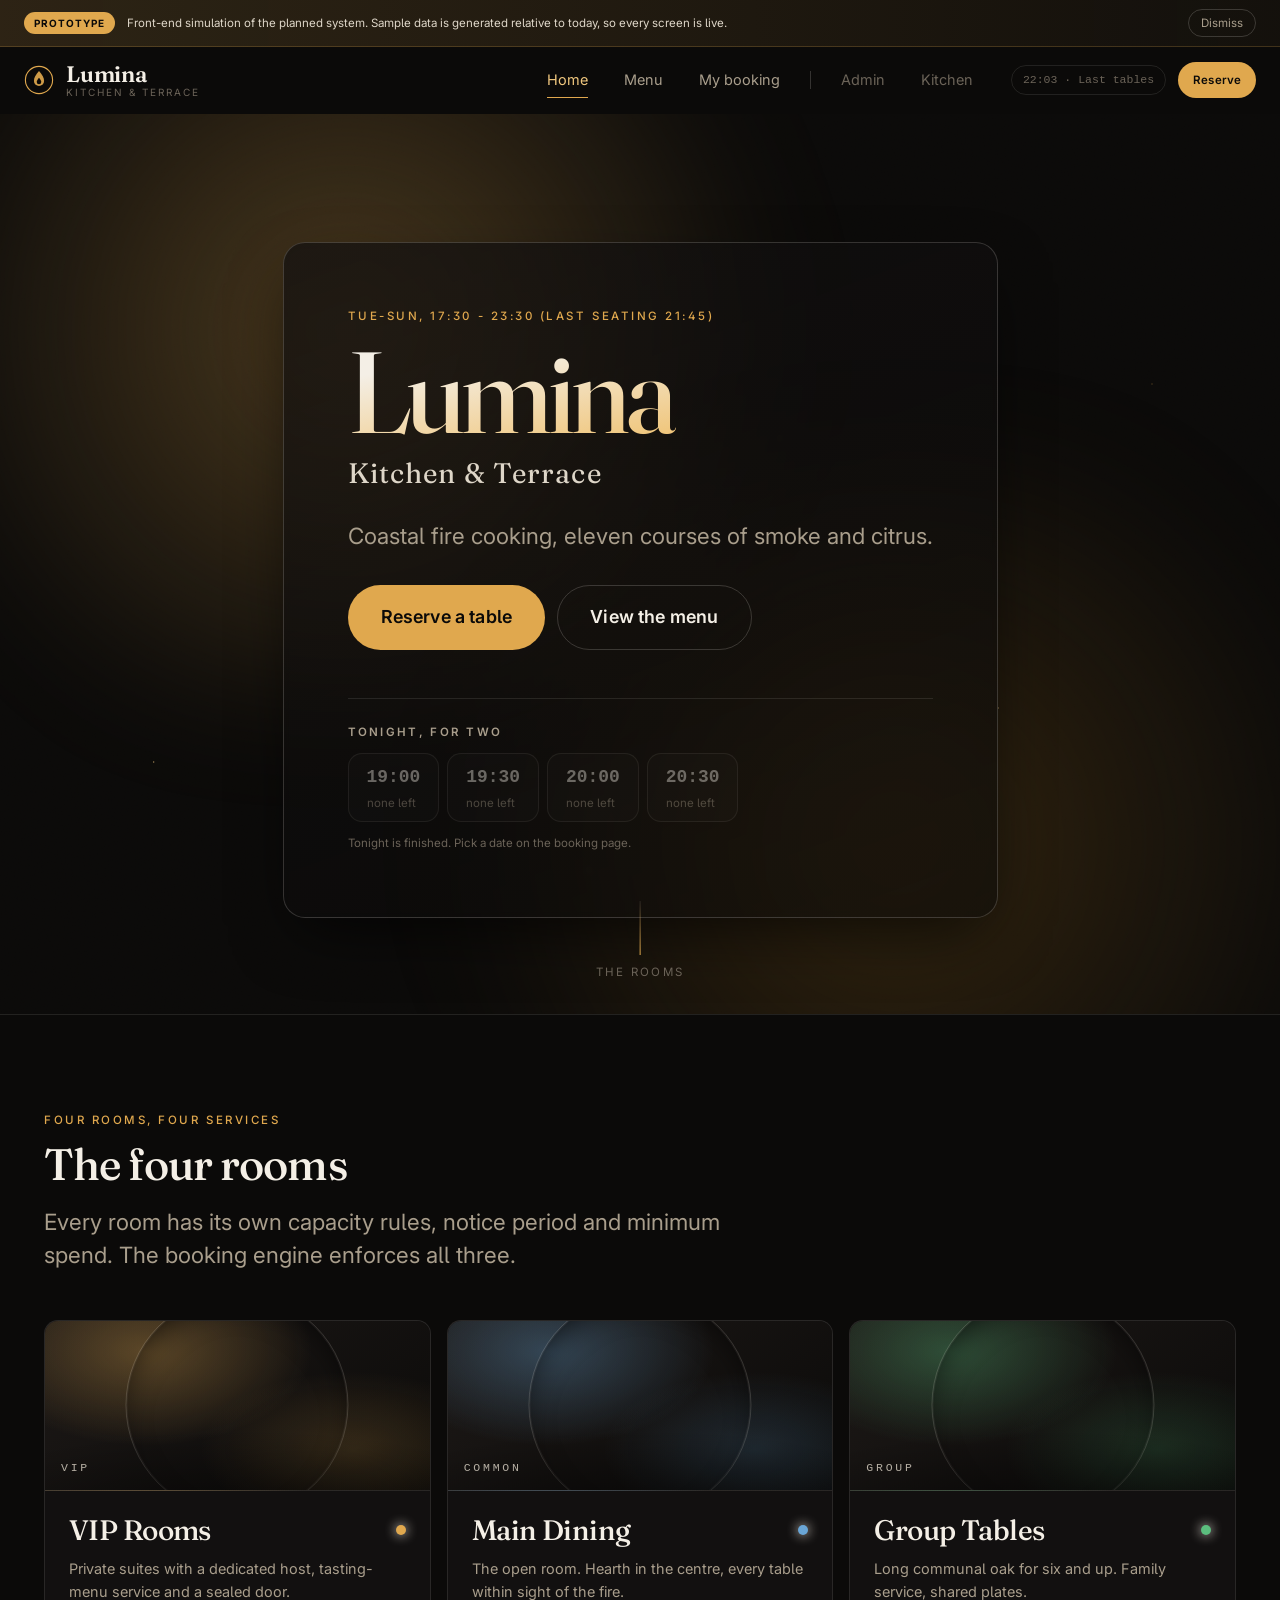
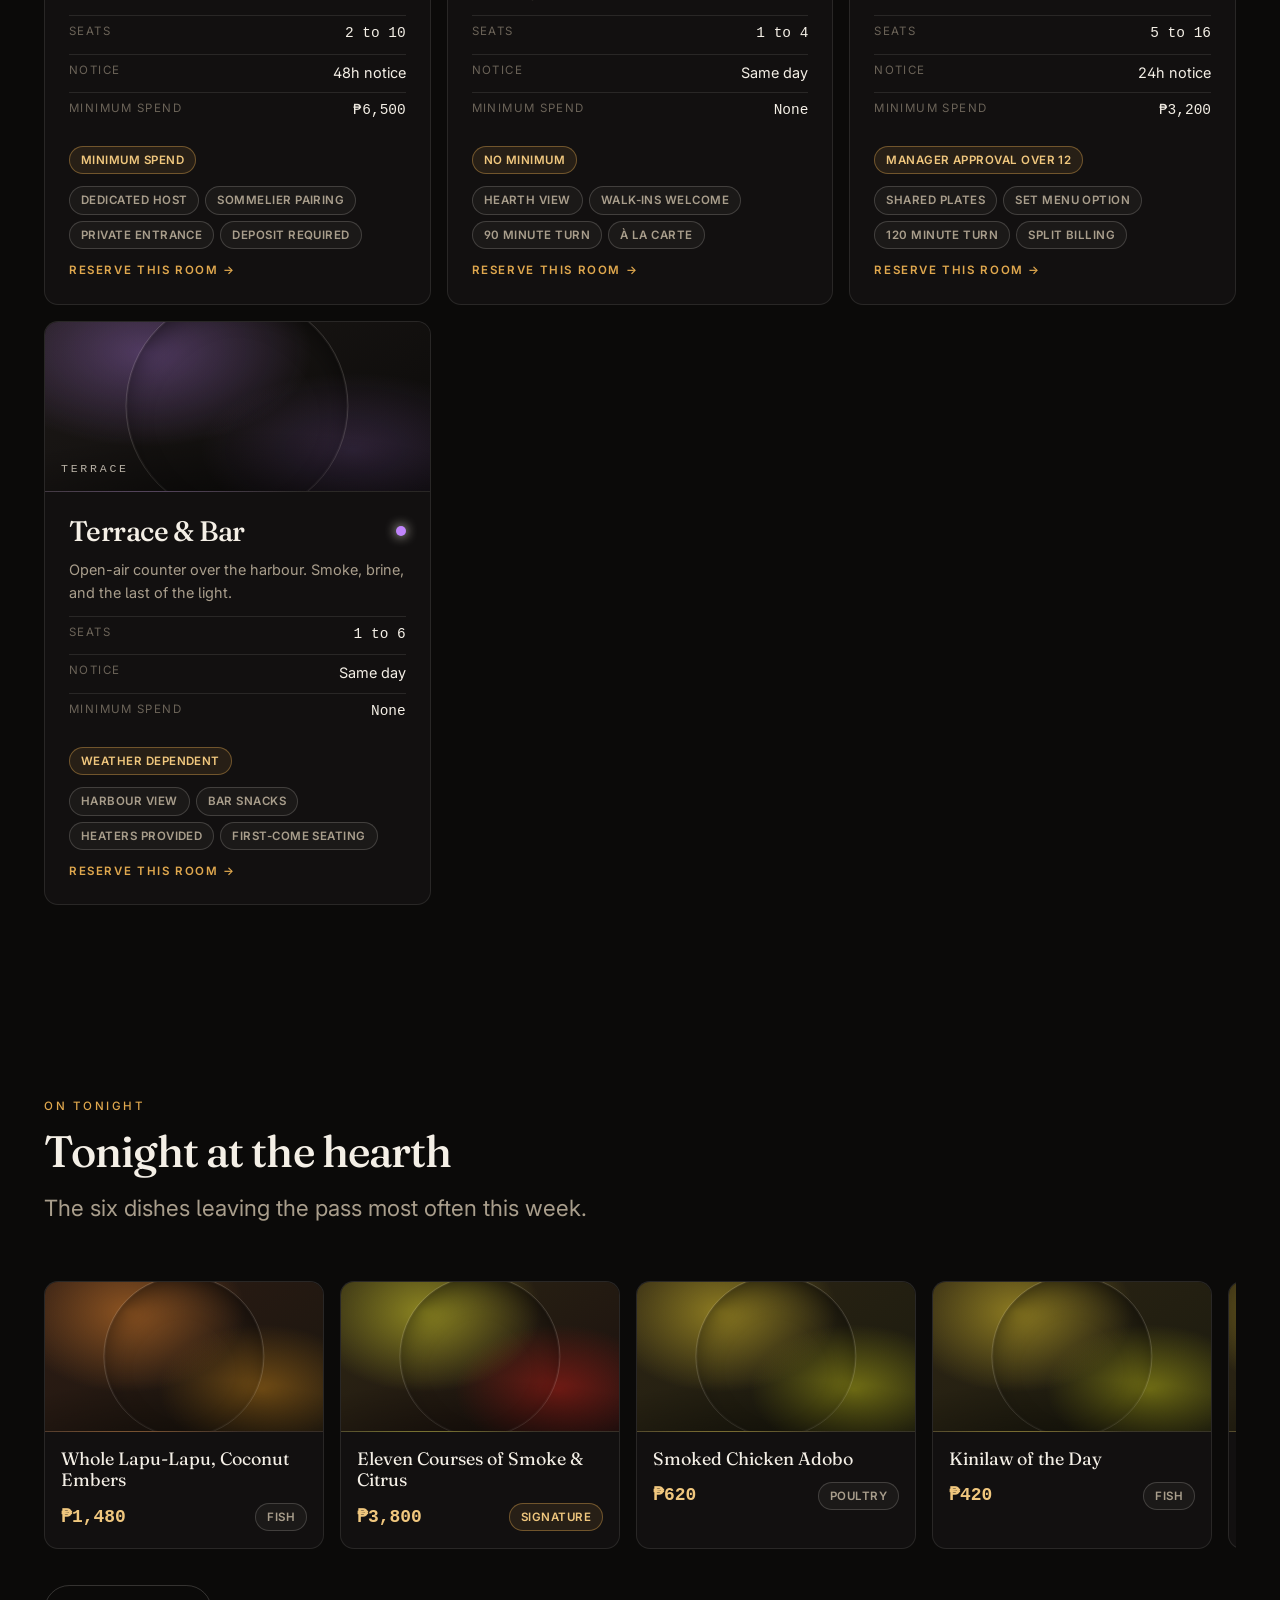
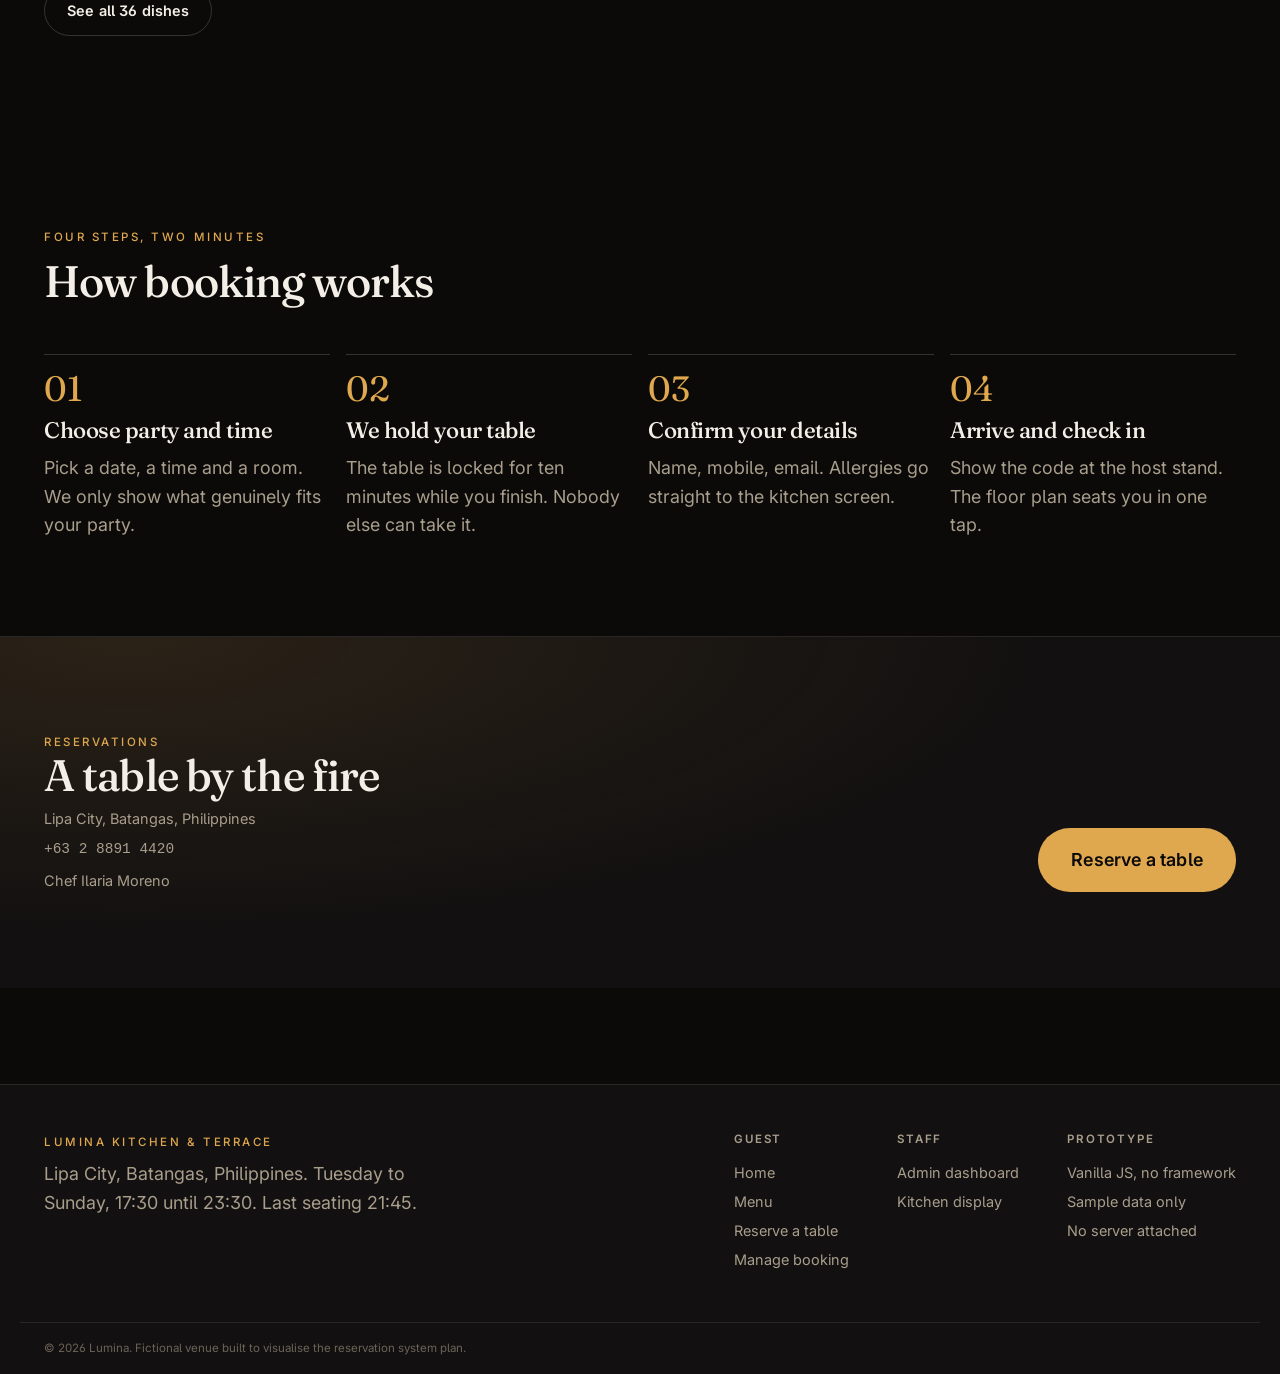
==== commit ae447c54: "Relocate the demo venue address to Lipa City, Batangas" ====
--- a/prototype/index.html
+++ b/prototype/index.html
@@ -69,7 +69,7 @@
   <div class="wrap foot-in">
     <div>
       <div class="eyebrow">Lumina Kitchen &amp; Terrace</div>
-      <p class="muted" style="margin-top:8px;max-width:38ch">17 Harbour Crescent, Makati. Tuesday to Sunday, 17:30 until 23:30. Last seating 21:45.</p>
+      <p class="muted" style="margin-top:8px;max-width:38ch">Lipa City, Batangas, Philippines. Tuesday to Sunday, 17:30 until 23:30. Last seating 21:45.</p>
     </div>
     <div class="foot-cols">
       <div>
